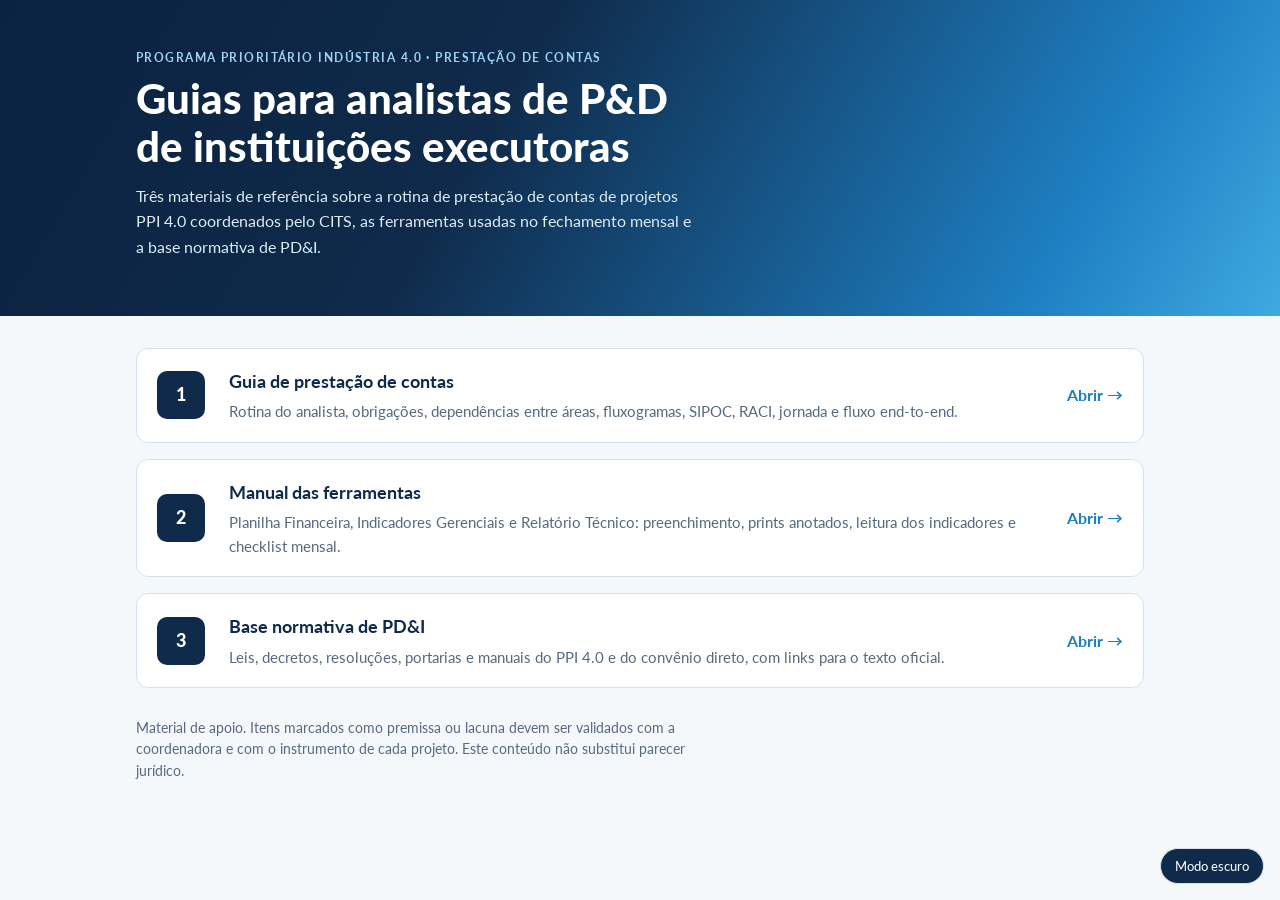
==== index.html @ 80b9bfa9 "Adiciona guias de prestação de contas PPI 4.0 Guia de prestação de contas, manual das ferramentas e " ====
<!doctype html>
<html lang="pt-BR">
<head>
<meta charset="utf-8">
<meta name="viewport" content="width=device-width, initial-scale=1">
<title>Guias de Prestação de Contas PPI 4.0</title>
<link rel="stylesheet" href="https://fonts.googleapis.com/css2?family=Lato:wght@400;700;900&display=swap">
<style>
:root{--bg:#F5F8FB;--surface:#FFFFFF;--line:#D6E1EC;--ink:#13263C;--muted:#56697F;--accent:#1E7FC2;--accent-ink:#0F2A4A;color-scheme:light}
@media (prefers-color-scheme: dark){:root:not([data-theme="light"]){--bg:#0B1724;--surface:#112234;--line:#24405C;--ink:#E4ECF4;--muted:#9DB0C4;--accent:#5DB2EA;--accent-ink:#CFE6F8;color-scheme:dark}}
:root[data-theme="dark"]{--bg:#0B1724;--surface:#112234;--line:#24405C;--ink:#E4ECF4;--muted:#9DB0C4;--accent:#5DB2EA;--accent-ink:#CFE6F8;color-scheme:dark}
*{box-sizing:border-box}
body{margin:0;background:var(--bg);color:var(--ink);font-family:"Lato","Calibri","Segoe UI",Arial,sans-serif;line-height:1.6}
.band{background:linear-gradient(120deg,#0B2240 0%,#0F2A4A 38%,#1E7FC2 82%,#3FA9E0 100%);color:#fff}
.wrap{max-width:1040px;margin:0 auto;padding-left:max(16px,env(safe-area-inset-left,0px));padding-right:max(16px,env(safe-area-inset-right,0px))}
.band .wrap{padding-block:48px 56px}
.eyebrow{font-size:.75rem;letter-spacing:.12em;text-transform:uppercase;font-weight:700;color:#9FD3F5}
h1{font-size:clamp(1.8rem,4vw,2.6rem);font-weight:900;line-height:1.15;margin:8px 0 12px;text-wrap:balance}
.band p{color:#DCEBF7;max-width:62ch;margin:0}
main.wrap{padding-block:32px 72px;display:grid;gap:16px}
.card{display:grid;grid-template-columns:56px minmax(0,1fr) auto;gap:16px;align-items:center;background:var(--surface);border:1px solid var(--line);border-radius:12px;padding:18px 20px;text-decoration:none;color:inherit}
.card:hover,.card:focus-visible{border-color:var(--accent);outline:none;box-shadow:0 0 0 3px color-mix(in srgb,var(--accent) 25%,transparent)}
.n{width:48px;height:48px;border-radius:10px;background:var(--accent-ink);color:var(--surface);display:grid;place-items:center;font-weight:900;font-size:1.1rem}
.card h2{margin:0;font-size:1.15rem;color:var(--accent-ink)}
.card p{margin:4px 0 0;color:var(--muted);font-size:.92rem}
.go{font-weight:700;color:var(--accent);white-space:nowrap}
.note{color:var(--muted);font-size:.85rem;max-width:72ch}
.theme-btn{position:fixed;right:calc(16px + env(safe-area-inset-right,0px));bottom:calc(16px + env(safe-area-inset-bottom,0px));font:700 .84rem inherit;font-family:inherit;background:var(--accent-ink);color:var(--surface);border:1px solid var(--line);border-radius:999px;padding:9px 14px;cursor:pointer}
@media (max-width:640px){.card{grid-template-columns:48px minmax(0,1fr)}.go{grid-column:2}}
</style>
</head>
<body>
<header class="band"><div class="wrap">
<div class="eyebrow">Programa Prioritário Indústria 4.0 · Prestação de contas</div>
<h1>Guias para analistas de P&amp;D de instituições executoras</h1>
<p>Três materiais de referência sobre a rotina de prestação de contas de projetos PPI 4.0 coordenados pelo CITS, as ferramentas usadas no fechamento mensal e a base normativa de PD&amp;I.</p>
</div></header>
<main class="wrap">
<a class="card" href="guias/guia-prestacao-de-contas.html"><span class="n">1</span><div><h2>Guia de prestação de contas</h2><p>Rotina do analista, obrigações, dependências entre áreas, fluxogramas, SIPOC, RACI, jornada e fluxo end-to-end.</p></div><span class="go">Abrir →</span></a>
<a class="card" href="guias/manual-das-ferramentas.html"><span class="n">2</span><div><h2>Manual das ferramentas</h2><p>Planilha Financeira, Indicadores Gerenciais e Relatório Técnico: preenchimento, prints anotados, leitura dos indicadores e checklist mensal.</p></div><span class="go">Abrir →</span></a>
<a class="card" href="guias/base-normativa-pdi.html"><span class="n">3</span><div><h2>Base normativa de PD&amp;I</h2><p>Leis, decretos, resoluções, portarias e manuais do PPI 4.0 e do convênio direto, com links para o texto oficial.</p></div><span class="go">Abrir →</span></a>
<p class="note">Material de apoio. Itens marcados como premissa ou lacuna devem ser validados com a coordenadora e com o instrumento de cada projeto. Este conteúdo não substitui parecer jurídico.</p>
</main>
<button type="button" class="theme-btn" id="tb">Modo escuro</button>
<script>
(function(){var K='ppi40-guia-tema',r=document.documentElement,b=document.getElementById('tb'),mq=window.matchMedia&&matchMedia('(prefers-color-scheme: dark)');
function cur(){return r.getAttribute('data-theme')||(mq&&mq.matches?'dark':'light');}
function paint(){b.textContent=cur()==='dark'?'Modo claro':'Modo escuro';}
try{var s=localStorage.getItem(K);if(s)r.setAttribute('data-theme',s);}catch(e){}
b.onclick=function(){var n=cur()==='dark'?'light':'dark';r.setAttribute('data-theme',n);try{localStorage.setItem(K,n);}catch(e){}paint();};paint();})();
</script>
</body>
</html>
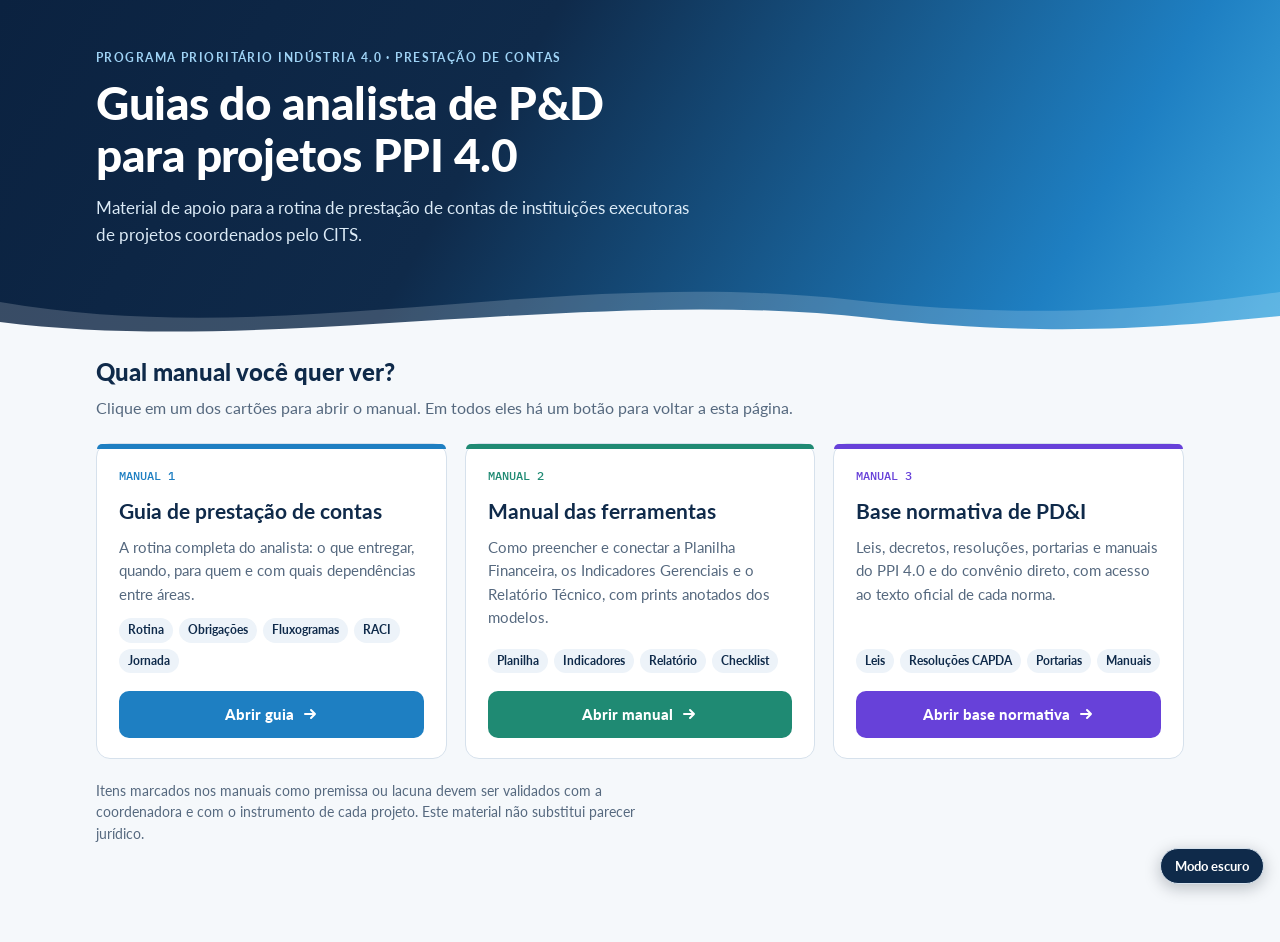
==== commit 332158b3: "Adiciona página inicial de escolha e botão de retorno nos manuais A página inicial passa a ter três " ====
--- a/index.html
+++ b/index.html
@@ -2,52 +2,98 @@
 <html lang="pt-BR">
 <head>
 <meta charset="utf-8">
-<meta name="viewport" content="width=device-width, initial-scale=1">
+<meta name="viewport" content="width=device-width, initial-scale=1, viewport-fit=cover">
 <title>Guias de Prestação de Contas PPI 4.0</title>
-<link rel="stylesheet" href="https://fonts.googleapis.com/css2?family=Lato:wght@400;700;900&display=swap">
+<link rel="preconnect" href="https://fonts.googleapis.com">
+<link rel="preconnect" href="https://fonts.gstatic.com" crossorigin>
+<link rel="stylesheet" href="https://fonts.googleapis.com/css2?family=Lato:wght@400;700;900&family=IBM+Plex+Mono:wght@500&display=swap">
 <style>
-:root{--bg:#F5F8FB;--surface:#FFFFFF;--line:#D6E1EC;--ink:#13263C;--muted:#56697F;--accent:#1E7FC2;--accent-ink:#0F2A4A;color-scheme:light}
-@media (prefers-color-scheme: dark){:root:not([data-theme="light"]){--bg:#0B1724;--surface:#112234;--line:#24405C;--ink:#E4ECF4;--muted:#9DB0C4;--accent:#5DB2EA;--accent-ink:#CFE6F8;color-scheme:dark}}
-:root[data-theme="dark"]{--bg:#0B1724;--surface:#112234;--line:#24405C;--ink:#E4ECF4;--muted:#9DB0C4;--accent:#5DB2EA;--accent-ink:#CFE6F8;color-scheme:dark}
+/* Página inicial: faixa institucional + três cartões de escolha */
+:root{--bg:#F5F8FB;--surface:#FFFFFF;--surface-2:#EDF3F9;--line:#D6E1EC;--ink:#13263C;--muted:#56697F;--accent:#1E7FC2;--accent-ink:#0F2A4A;--f-body:"Lato","Calibri","Segoe UI",Arial,sans-serif;--f-mono:"IBM Plex Mono",ui-monospace,Consolas,monospace;color-scheme:light}
+@media (prefers-color-scheme: dark){:root:not([data-theme="light"]){--bg:#0B1724;--surface:#112234;--surface-2:#172C42;--line:#24405C;--ink:#E4ECF4;--muted:#9DB0C4;--accent:#5DB2EA;--accent-ink:#CFE6F8;color-scheme:dark}}
+:root[data-theme="dark"]{--bg:#0B1724;--surface:#112234;--surface-2:#172C42;--line:#24405C;--ink:#E4ECF4;--muted:#9DB0C4;--accent:#5DB2EA;--accent-ink:#CFE6F8;color-scheme:dark}
 *{box-sizing:border-box}
-body{margin:0;background:var(--bg);color:var(--ink);font-family:"Lato","Calibri","Segoe UI",Arial,sans-serif;line-height:1.6}
-.band{background:linear-gradient(120deg,#0B2240 0%,#0F2A4A 38%,#1E7FC2 82%,#3FA9E0 100%);color:#fff}
-.wrap{max-width:1040px;margin:0 auto;padding-left:max(16px,env(safe-area-inset-left,0px));padding-right:max(16px,env(safe-area-inset-right,0px))}
-.band .wrap{padding-block:48px 56px}
+html,body{min-height:100%}
+body{margin:0;background:var(--bg);color:var(--ink);font-family:var(--f-body);line-height:1.6}
+.wrap{max-width:1120px;margin:0 auto;padding-left:max(16px,env(safe-area-inset-left,0px));padding-right:max(16px,env(safe-area-inset-right,0px))}
+.band{position:relative;background:linear-gradient(120deg,#0B2240 0%,#0F2A4A 38%,#1E7FC2 82%,#3FA9E0 100%);color:#fff;overflow:hidden}
+.band .wrap{padding-block:calc(env(safe-area-inset-top,0px) + 48px) 96px;position:relative;z-index:1}
+.band svg.wave{position:absolute;left:0;right:0;bottom:-1px;width:100%;height:80px;display:block}
 .eyebrow{font-size:.75rem;letter-spacing:.12em;text-transform:uppercase;font-weight:700;color:#9FD3F5}
-h1{font-size:clamp(1.8rem,4vw,2.6rem);font-weight:900;line-height:1.15;margin:8px 0 12px;text-wrap:balance}
-.band p{color:#DCEBF7;max-width:62ch;margin:0}
-main.wrap{padding-block:32px 72px;display:grid;gap:16px}
-.card{display:grid;grid-template-columns:56px minmax(0,1fr) auto;gap:16px;align-items:center;background:var(--surface);border:1px solid var(--line);border-radius:12px;padding:18px 20px;text-decoration:none;color:inherit}
-.card:hover,.card:focus-visible{border-color:var(--accent);outline:none;box-shadow:0 0 0 3px color-mix(in srgb,var(--accent) 25%,transparent)}
-.n{width:48px;height:48px;border-radius:10px;background:var(--accent-ink);color:var(--surface);display:grid;place-items:center;font-weight:900;font-size:1.1rem}
-.card h2{margin:0;font-size:1.15rem;color:var(--accent-ink)}
-.card p{margin:4px 0 0;color:var(--muted);font-size:.92rem}
-.go{font-weight:700;color:var(--accent);white-space:nowrap}
-.note{color:var(--muted);font-size:.85rem;max-width:72ch}
-.theme-btn{position:fixed;right:calc(16px + env(safe-area-inset-right,0px));bottom:calc(16px + env(safe-area-inset-bottom,0px));font:700 .84rem inherit;font-family:inherit;background:var(--accent-ink);color:var(--surface);border:1px solid var(--line);border-radius:999px;padding:9px 14px;cursor:pointer}
-@media (max-width:640px){.card{grid-template-columns:48px minmax(0,1fr)}.go{grid-column:2}}
+h1{font-size:clamp(1.9rem,4.4vw,2.9rem);font-weight:900;line-height:1.12;margin:10px 0 14px;letter-spacing:-.01em;text-wrap:balance;max-width:22ch}
+.band p{color:#DCEBF7;max-width:60ch;margin:0;font-size:1.05rem}
+main.wrap{padding-block:8px 96px;display:flex;flex-direction:column;gap:22px}
+.ask{display:flex;flex-direction:column;gap:4px}
+.ask h2{margin:0;font-size:1.5rem;font-weight:900;color:var(--accent-ink);text-wrap:balance}
+.ask p{margin:0;color:var(--muted)}
+.choices{display:grid;grid-template-columns:repeat(3,minmax(0,1fr));gap:18px}
+.choice{position:relative;display:flex;flex-direction:column;gap:12px;background:var(--surface);border:1px solid var(--line);border-radius:14px;padding:22px 22px 20px;text-decoration:none;color:inherit;transition:transform .15s ease,border-color .15s ease,box-shadow .15s ease;min-width:0}
+.choice::before{content:"";position:absolute;inset:0 0 auto 0;height:5px;border-radius:14px 14px 0 0;background:var(--tone)}
+.choice:hover,.choice:focus-visible{transform:translateY(-3px);border-color:var(--tone);box-shadow:0 10px 28px rgba(6,16,28,.14);outline:none}
+.num{font-family:var(--f-mono);font-size:.78rem;font-weight:500;color:var(--tone)}
+.choice h3{margin:0;font-size:1.3rem;line-height:1.25;color:var(--accent-ink)}
+.choice p{margin:0;color:var(--muted);font-size:.92rem;flex:1}
+.choice ul{margin:0;padding:0;list-style:none;display:flex;flex-wrap:wrap;gap:6px}
+.choice li{font-size:.72rem;font-weight:700;background:var(--surface-2);color:var(--accent-ink);border-radius:999px;padding:3px 9px}
+.go{display:inline-flex;align-items:center;justify-content:center;gap:8px;margin-top:6px;background:var(--tone);color:#fff;border-radius:10px;padding:11px 14px;font-weight:900;font-size:.95rem}
+.go svg{width:16px;height:16px}
+.c1{--tone:#1E7FC2}.c2{--tone:#1F8A73}.c3{--tone:#6741D9}
+@media (prefers-color-scheme: dark){:root:not([data-theme="light"]) .c1{--tone:#3A93D4}:root:not([data-theme="light"]) .c2{--tone:#2E9C83}:root:not([data-theme="light"]) .c3{--tone:#7F5BEA}}
+:root[data-theme="dark"] .c1{--tone:#3A93D4}:root[data-theme="dark"] .c2{--tone:#2E9C83}:root[data-theme="dark"] .c3{--tone:#7F5BEA}
+.note{color:var(--muted);font-size:.85rem;max-width:72ch;margin:0}
+.theme-btn{position:fixed;z-index:40;right:calc(16px + env(safe-area-inset-right,0px));bottom:calc(16px + env(safe-area-inset-bottom,0px));display:inline-flex;align-items:center;gap:8px;font:700 .84rem var(--f-body);background:var(--accent-ink);color:var(--surface);border:1px solid var(--line);border-radius:999px;padding:9px 14px;cursor:pointer;box-shadow:0 4px 16px rgba(6,16,28,.25)}
+.theme-btn:focus-visible{outline:3px solid var(--accent);outline-offset:2px}
+@media (max-width:900px){.choices{grid-template-columns:minmax(0,1fr)}}
+@media (prefers-reduced-motion: reduce){.choice{transition:none}.choice:hover{transform:none}}
 </style>
 </head>
 <body>
-<header class="band"><div class="wrap">
-<div class="eyebrow">Programa Prioritário Indústria 4.0 · Prestação de contas</div>
-<h1>Guias para analistas de P&amp;D de instituições executoras</h1>
-<p>Três materiais de referência sobre a rotina de prestação de contas de projetos PPI 4.0 coordenados pelo CITS, as ferramentas usadas no fechamento mensal e a base normativa de PD&amp;I.</p>
-</div></header>
+<header class="band">
+  <div class="wrap">
+    <div class="eyebrow">Programa Prioritário Indústria 4.0 · Prestação de contas</div>
+    <h1>Guias do analista de P&amp;D para projetos PPI 4.0</h1>
+    <p>Material de apoio para a rotina de prestação de contas de instituições executoras de projetos coordenados pelo CITS.</p>
+  </div>
+  <svg class="wave" viewBox="0 0 1440 80" preserveAspectRatio="none" aria-hidden="true"><path d="M0,36 C320,85 620,0 960,34 C1180,56 1320,40 1440,26 L1440,80 L0,80 Z" fill="rgba(255,255,255,.18)"/><path d="M0,56 C300,90 660,20 980,52 C1200,74 1340,58 1440,50 L1440,80 L0,80 Z" style="fill:var(--bg)"/></svg>
+</header>
 <main class="wrap">
-<a class="card" href="guias/guia-prestacao-de-contas.html"><span class="n">1</span><div><h2>Guia de prestação de contas</h2><p>Rotina do analista, obrigações, dependências entre áreas, fluxogramas, SIPOC, RACI, jornada e fluxo end-to-end.</p></div><span class="go">Abrir →</span></a>
-<a class="card" href="guias/manual-das-ferramentas.html"><span class="n">2</span><div><h2>Manual das ferramentas</h2><p>Planilha Financeira, Indicadores Gerenciais e Relatório Técnico: preenchimento, prints anotados, leitura dos indicadores e checklist mensal.</p></div><span class="go">Abrir →</span></a>
-<a class="card" href="guias/base-normativa-pdi.html"><span class="n">3</span><div><h2>Base normativa de PD&amp;I</h2><p>Leis, decretos, resoluções, portarias e manuais do PPI 4.0 e do convênio direto, com links para o texto oficial.</p></div><span class="go">Abrir →</span></a>
-<p class="note">Material de apoio. Itens marcados como premissa ou lacuna devem ser validados com a coordenadora e com o instrumento de cada projeto. Este conteúdo não substitui parecer jurídico.</p>
+  <div class="ask">
+    <h2>Qual manual você quer ver?</h2>
+    <p>Clique em um dos cartões para abrir o manual. Em todos eles há um botão para voltar a esta página.</p>
+  </div>
+  <nav class="choices" aria-label="Escolha do manual">
+    <a class="choice c1" href="guias/guia-prestacao-de-contas.html">
+      <span class="num">MANUAL 1</span>
+      <h3>Guia de prestação de contas</h3>
+      <p>A rotina completa do analista: o que entregar, quando, para quem e com quais dependências entre áreas.</p>
+      <ul><li>Rotina</li><li>Obrigações</li><li>Fluxogramas</li><li>RACI</li><li>Jornada</li></ul>
+      <span class="go">Abrir guia <svg viewBox="0 0 16 16" aria-hidden="true"><path d="M3 8h10M9 4l4 4-4 4" fill="none" stroke="currentColor" stroke-width="2" stroke-linecap="round" stroke-linejoin="round"/></svg></span>
+    </a>
+    <a class="choice c2" href="guias/manual-das-ferramentas.html">
+      <span class="num">MANUAL 2</span>
+      <h3>Manual das ferramentas</h3>
+      <p>Como preencher e conectar a Planilha Financeira, os Indicadores Gerenciais e o Relatório Técnico, com prints anotados dos modelos.</p>
+      <ul><li>Planilha</li><li>Indicadores</li><li>Relatório</li><li>Checklist</li></ul>
+      <span class="go">Abrir manual <svg viewBox="0 0 16 16" aria-hidden="true"><path d="M3 8h10M9 4l4 4-4 4" fill="none" stroke="currentColor" stroke-width="2" stroke-linecap="round" stroke-linejoin="round"/></svg></span>
+    </a>
+    <a class="choice c3" href="guias/base-normativa-pdi.html">
+      <span class="num">MANUAL 3</span>
+      <h3>Base normativa de PD&amp;I</h3>
+      <p>Leis, decretos, resoluções, portarias e manuais do PPI 4.0 e do convênio direto, com acesso ao texto oficial de cada norma.</p>
+      <ul><li>Leis</li><li>Resoluções CAPDA</li><li>Portarias</li><li>Manuais</li></ul>
+      <span class="go">Abrir base normativa <svg viewBox="0 0 16 16" aria-hidden="true"><path d="M3 8h10M9 4l4 4-4 4" fill="none" stroke="currentColor" stroke-width="2" stroke-linecap="round" stroke-linejoin="round"/></svg></span>
+    </a>
+  </nav>
+  <p class="note">Itens marcados nos manuais como premissa ou lacuna devem ser validados com a coordenadora e com o instrumento de cada projeto. Este material não substitui parecer jurídico.</p>
 </main>
-<button type="button" class="theme-btn" id="tb">Modo escuro</button>
+<button type="button" class="theme-btn" id="tb" aria-label="Alternar entre modo claro e escuro">Modo escuro</button>
 <script>
 (function(){var K='ppi40-guia-tema',r=document.documentElement,b=document.getElementById('tb'),mq=window.matchMedia&&matchMedia('(prefers-color-scheme: dark)');
 function cur(){return r.getAttribute('data-theme')||(mq&&mq.matches?'dark':'light');}
 function paint(){b.textContent=cur()==='dark'?'Modo claro':'Modo escuro';}
-try{var s=localStorage.getItem(K);if(s)r.setAttribute('data-theme',s);}catch(e){}
-b.onclick=function(){var n=cur()==='dark'?'light':'dark';r.setAttribute('data-theme',n);try{localStorage.setItem(K,n);}catch(e){}paint();};paint();})();
+try{var s=localStorage.getItem(K);if(s==='dark'||s==='light')r.setAttribute('data-theme',s);}catch(e){}
+b.addEventListener('click',function(){var n=cur()==='dark'?'light':'dark';r.setAttribute('data-theme',n);try{localStorage.setItem(K,n);}catch(e){}paint();});
+if(mq&&mq.addEventListener)mq.addEventListener('change',paint);paint();})();
 </script>
 </body>
 </html>
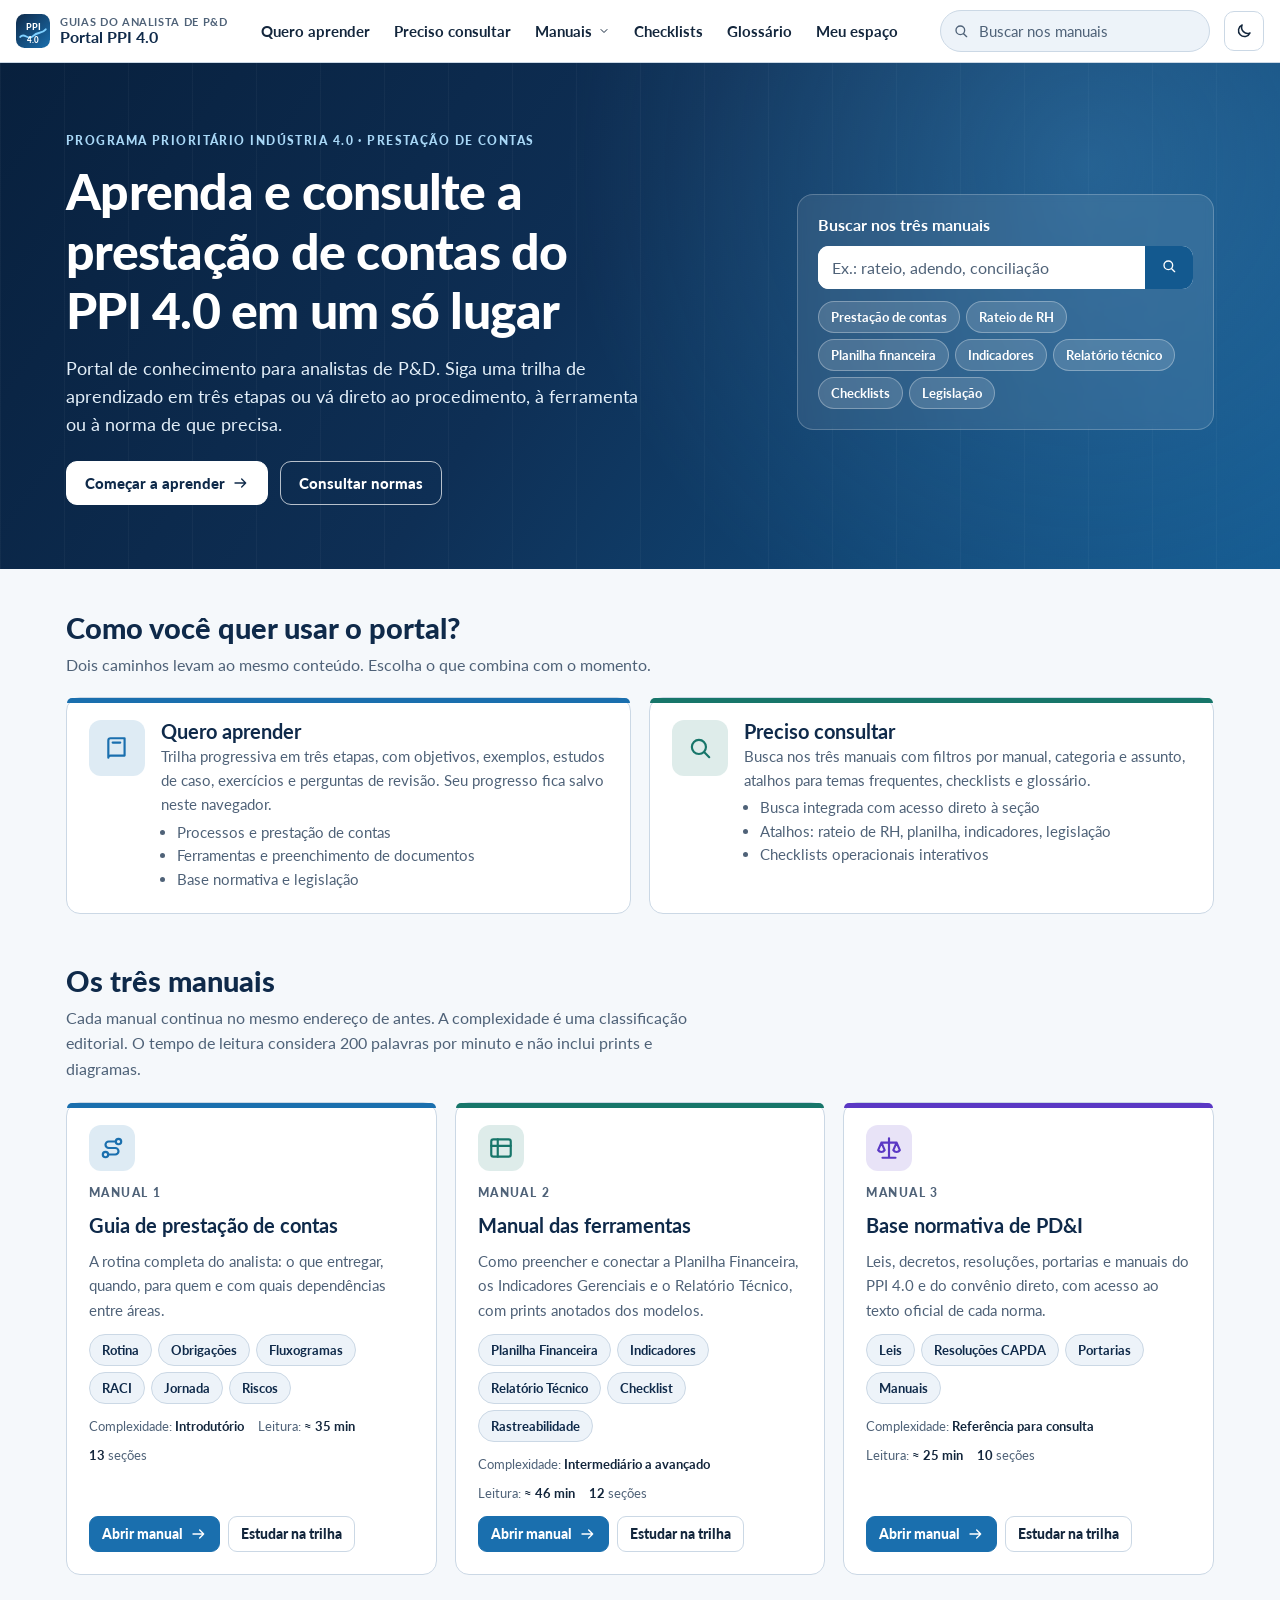
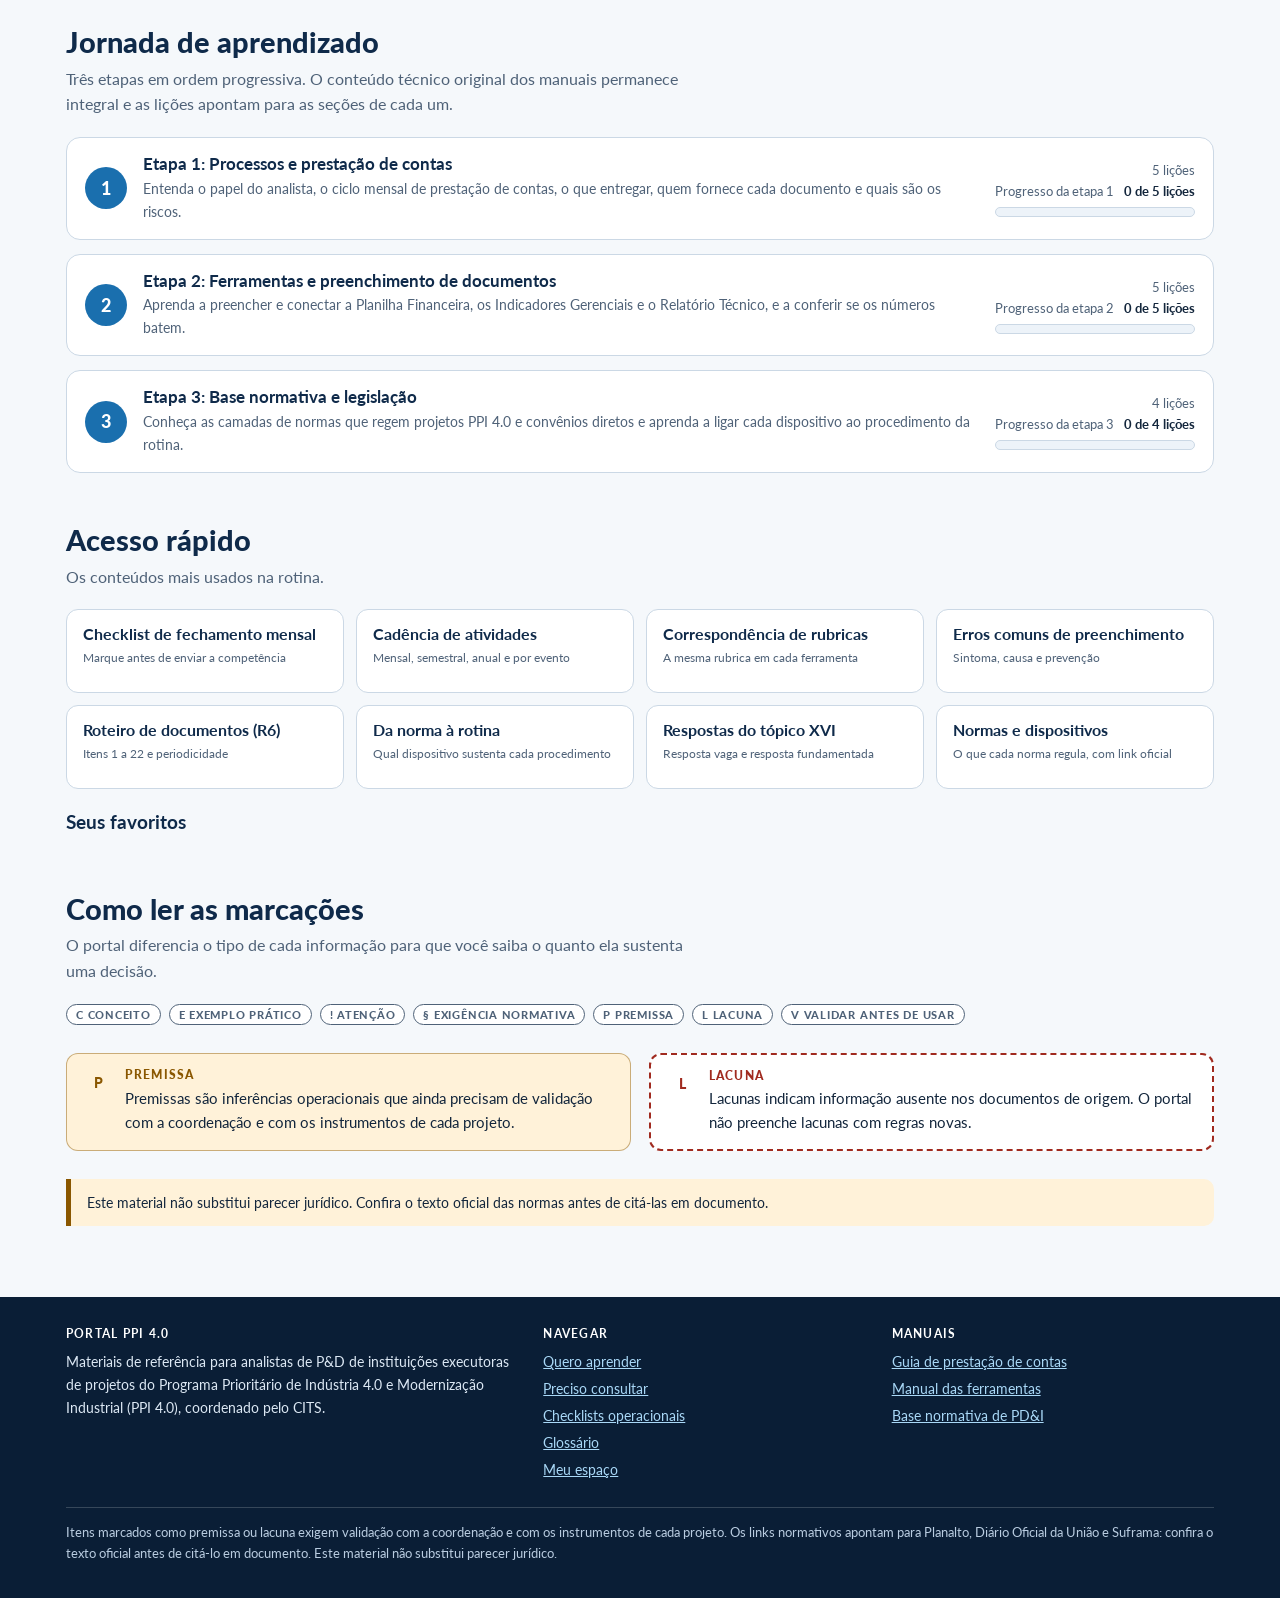
==== commit 53e8b0af: "Consolida portal PPI 4.0 e integra recursos dos três manuais Integra as entregas especializadas com " ====
--- a/index.html
+++ b/index.html
@@ -3,97 +3,71 @@
 <head>
 <meta charset="utf-8">
 <meta name="viewport" content="width=device-width, initial-scale=1, viewport-fit=cover">
-<title>Guias de Prestação de Contas PPI 4.0</title>
-<link rel="preconnect" href="https://fonts.googleapis.com">
-<link rel="preconnect" href="https://fonts.gstatic.com" crossorigin>
-<link rel="stylesheet" href="https://fonts.googleapis.com/css2?family=Lato:wght@400;700;900&family=IBM+Plex+Mono:wght@500&display=swap">
-<style>
-/* Página inicial: faixa institucional + três cartões de escolha */
-:root{--bg:#F5F8FB;--surface:#FFFFFF;--surface-2:#EDF3F9;--line:#D6E1EC;--ink:#13263C;--muted:#56697F;--accent:#1E7FC2;--accent-ink:#0F2A4A;--f-body:"Lato","Calibri","Segoe UI",Arial,sans-serif;--f-mono:"IBM Plex Mono",ui-monospace,Consolas,monospace;color-scheme:light}
-@media (prefers-color-scheme: dark){:root:not([data-theme="light"]){--bg:#0B1724;--surface:#112234;--surface-2:#172C42;--line:#24405C;--ink:#E4ECF4;--muted:#9DB0C4;--accent:#5DB2EA;--accent-ink:#CFE6F8;color-scheme:dark}}
-:root[data-theme="dark"]{--bg:#0B1724;--surface:#112234;--surface-2:#172C42;--line:#24405C;--ink:#E4ECF4;--muted:#9DB0C4;--accent:#5DB2EA;--accent-ink:#CFE6F8;color-scheme:dark}
-*{box-sizing:border-box}
-html,body{min-height:100%}
-body{margin:0;background:var(--bg);color:var(--ink);font-family:var(--f-body);line-height:1.6}
-.wrap{max-width:1120px;margin:0 auto;padding-left:max(16px,env(safe-area-inset-left,0px));padding-right:max(16px,env(safe-area-inset-right,0px))}
-.band{position:relative;background:linear-gradient(120deg,#0B2240 0%,#0F2A4A 38%,#1E7FC2 82%,#3FA9E0 100%);color:#fff;overflow:hidden}
-.band .wrap{padding-block:calc(env(safe-area-inset-top,0px) + 48px) 96px;position:relative;z-index:1}
-.band svg.wave{position:absolute;left:0;right:0;bottom:-1px;width:100%;height:80px;display:block}
-.eyebrow{font-size:.75rem;letter-spacing:.12em;text-transform:uppercase;font-weight:700;color:#9FD3F5}
-h1{font-size:clamp(1.9rem,4.4vw,2.9rem);font-weight:900;line-height:1.12;margin:10px 0 14px;letter-spacing:-.01em;text-wrap:balance;max-width:22ch}
-.band p{color:#DCEBF7;max-width:60ch;margin:0;font-size:1.05rem}
-main.wrap{padding-block:8px 96px;display:flex;flex-direction:column;gap:22px}
-.ask{display:flex;flex-direction:column;gap:4px}
-.ask h2{margin:0;font-size:1.5rem;font-weight:900;color:var(--accent-ink);text-wrap:balance}
-.ask p{margin:0;color:var(--muted)}
-.choices{display:grid;grid-template-columns:repeat(3,minmax(0,1fr));gap:18px}
-.choice{position:relative;display:flex;flex-direction:column;gap:12px;background:var(--surface);border:1px solid var(--line);border-radius:14px;padding:22px 22px 20px;text-decoration:none;color:inherit;transition:transform .15s ease,border-color .15s ease,box-shadow .15s ease;min-width:0}
-.choice::before{content:"";position:absolute;inset:0 0 auto 0;height:5px;border-radius:14px 14px 0 0;background:var(--tone)}
-.choice:hover,.choice:focus-visible{transform:translateY(-3px);border-color:var(--tone);box-shadow:0 10px 28px rgba(6,16,28,.14);outline:none}
-.num{font-family:var(--f-mono);font-size:.78rem;font-weight:500;color:var(--tone)}
-.choice h3{margin:0;font-size:1.3rem;line-height:1.25;color:var(--accent-ink)}
-.choice p{margin:0;color:var(--muted);font-size:.92rem;flex:1}
-.choice ul{margin:0;padding:0;list-style:none;display:flex;flex-wrap:wrap;gap:6px}
-.choice li{font-size:.72rem;font-weight:700;background:var(--surface-2);color:var(--accent-ink);border-radius:999px;padding:3px 9px}
-.go{display:inline-flex;align-items:center;justify-content:center;gap:8px;margin-top:6px;background:var(--tone);color:#fff;border-radius:10px;padding:11px 14px;font-weight:900;font-size:.95rem}
-.go svg{width:16px;height:16px}
-.c1{--tone:#1E7FC2}.c2{--tone:#1F8A73}.c3{--tone:#6741D9}
-@media (prefers-color-scheme: dark){:root:not([data-theme="light"]) .c1{--tone:#3A93D4}:root:not([data-theme="light"]) .c2{--tone:#2E9C83}:root:not([data-theme="light"]) .c3{--tone:#7F5BEA}}
-:root[data-theme="dark"] .c1{--tone:#3A93D4}:root[data-theme="dark"] .c2{--tone:#2E9C83}:root[data-theme="dark"] .c3{--tone:#7F5BEA}
-.note{color:var(--muted);font-size:.85rem;max-width:72ch;margin:0}
-.theme-btn{position:fixed;z-index:40;right:calc(16px + env(safe-area-inset-right,0px));bottom:calc(16px + env(safe-area-inset-bottom,0px));display:inline-flex;align-items:center;gap:8px;font:700 .84rem var(--f-body);background:var(--accent-ink);color:var(--surface);border:1px solid var(--line);border-radius:999px;padding:9px 14px;cursor:pointer;box-shadow:0 4px 16px rgba(6,16,28,.25)}
-.theme-btn:focus-visible{outline:3px solid var(--accent);outline-offset:2px}
-@media (max-width:900px){.choices{grid-template-columns:minmax(0,1fr)}}
-@media (prefers-reduced-motion: reduce){.choice{transition:none}.choice:hover{transform:none}}
-</style>
+<title>Portal PPI 4.0: guias de prestação de contas</title>
+<meta name="description" content="Portal de aprendizado e consulta para analistas de P&amp;D: trilhas, busca nos três manuais, checklists e base normativa do PPI 4.0.">
+<meta name="theme-color" content="#0F2A4A">
+<script>(function(){var d=document.documentElement;d.classList.add('js');try{var s=localStorage.getItem('ppi40-guia-tema');if(s==='dark'||s==='light')d.setAttribute('data-theme',s)}catch(e){}})()</script>
+<link rel="preconnect" href="https://fonts.googleapis.com"><link rel="preconnect" href="https://fonts.gstatic.com" crossorigin>
+<link rel="stylesheet" href="https://fonts.googleapis.com/css2?family=Lato:wght@400;700;900&family=IBM+Plex+Mono:wght@400;500&display=swap">
+<link rel="stylesheet" href="assets/portal.css">
 </head>
-<body>
-<header class="band">
-  <div class="wrap">
-    <div class="eyebrow">Programa Prioritário Indústria 4.0 · Prestação de contas</div>
-    <h1>Guias do analista de P&amp;D para projetos PPI 4.0</h1>
-    <p>Material de apoio para a rotina de prestação de contas de instituições executoras de projetos coordenados pelo CITS.</p>
+<body class="portal" data-page="home" data-base="">
+<a class="skip-link" href="#conteudo">Ir para o conteúdo</a><header class="ph"><div class="ph-in"><a class="brand" href="index.html" aria-label="Portal PPI 4.0, página inicial"><svg viewBox="0 0 40 40" aria-hidden="true" focusable="false"><defs><linearGradient id="lg" x1="0" y1="0" x2="1" y2="1"><stop offset="0" stop-color="#0F2A4A"/><stop offset="1" stop-color="#1A6FAE"/></linearGradient></defs><rect width="40" height="40" rx="10" fill="url(#lg)"/><path d="M5 27c5-6 9 5 15-1s10-2 15-8" fill="none" stroke="#7FD0FF" stroke-width="2.2" stroke-linecap="round"/><text x="20" y="19" text-anchor="middle" font-family="Lato,Arial,sans-serif" font-weight="900" font-size="11" fill="#fff">PPI</text><text x="20" y="34" text-anchor="middle" font-family="Lato,Arial,sans-serif" font-weight="900" font-size="9" fill="#fff">4.0</text></svg><span><small>Guias do analista de P&amp;D</small><b>Portal PPI 4.0</b></span></a><nav class="pnav" id="p-nav" aria-label="Navegação principal"><a href="aprender.html" data-nav="aprender">Quero aprender</a><a href="consultar.html" data-nav="consultar">Preciso consultar</a><div class="dd"><button type="button" class="dd-b" aria-expanded="false" aria-controls="p-dd" data-nav="manuais">Manuais <svg viewBox="0 0 24 24" fill="none" stroke="currentColor" stroke-width="2" stroke-linecap="round" stroke-linejoin="round" aria-hidden="true" focusable="false"><path d="m6 9 6 6 6-6"/></svg></button><div class="dd-m" id="p-dd"><a href="guias/guia-prestacao-de-contas.html"><b>Guia de prestação de contas</b><small>Rotina, obrigações e fluxos</small></a><a href="guias/manual-das-ferramentas.html"><b>Manual das ferramentas</b><small>Planilha, indicadores e relatório</small></a><a href="guias/base-normativa-pdi.html"><b>Base normativa de PD&amp;I</b><small>Leis, resoluções e portarias</small></a></div></div><a href="checklists.html" data-nav="checklists">Checklists</a><a href="glossario.html" data-nav="glossario">Glossário</a><a href="meu-espaco.html" data-nav="meu">Meu espaço</a></nav><div class="psearch" id="p-search"><form role="search" action="consultar.html" method="get"><svg viewBox="0 0 24 24" fill="none" stroke="currentColor" stroke-width="2" stroke-linecap="round" stroke-linejoin="round" aria-hidden="true" focusable="false"><circle cx="11" cy="11" r="6.5"/><path d="m16 16 4.5 4.5"/></svg><label class="sr-only" for="p-q">Buscar nos três manuais</label><input id="p-q" name="q" type="search" placeholder="Buscar nos manuais" autocomplete="off" role="combobox" aria-autocomplete="list" aria-expanded="false" aria-controls="p-sug"></form><div class="sug" id="p-sug" role="listbox" aria-label="Sugestões de busca"></div></div><button type="button" class="ibtn" id="p-search-btn" aria-expanded="false" aria-controls="p-search" aria-label="Abrir busca"><svg viewBox="0 0 24 24" fill="none" stroke="currentColor" stroke-width="2" stroke-linecap="round" stroke-linejoin="round" aria-hidden="true" focusable="false"><circle cx="11" cy="11" r="6.5"/><path d="m16 16 4.5 4.5"/></svg></button><button type="button" class="ibtn" id="p-theme" aria-label="Alternar entre modo claro e escuro"><svg viewBox="0 0 24 24" fill="none" stroke="currentColor" stroke-width="2" stroke-linecap="round" stroke-linejoin="round" aria-hidden="true" focusable="false" class="ic-moon"><path d="M20 14.5A8 8 0 0 1 9.5 4a8 8 0 1 0 10.5 10.5z"/></svg><svg viewBox="0 0 24 24" fill="none" stroke="currentColor" stroke-width="2" stroke-linecap="round" stroke-linejoin="round" aria-hidden="true" focusable="false" class="ic-sun"><circle cx="12" cy="12" r="4"/><path d="M12 2v2M12 20v2M4.9 4.9l1.4 1.4M17.7 17.7l1.4 1.4M2 12h2M20 12h2M4.9 19.1l1.4-1.4M17.7 6.3l1.4-1.4"/></svg></button><button type="button" class="ibtn" id="p-menu-btn" aria-expanded="false" aria-controls="p-nav" aria-label="Abrir menu"><svg viewBox="0 0 24 24" fill="none" stroke="currentColor" stroke-width="2" stroke-linecap="round" stroke-linejoin="round" aria-hidden="true" focusable="false"><path d="M3 6h18M3 12h18M3 18h18"/></svg></button></div></header>
+
+<main id="conteudo" tabindex="-1">
+
+<section class="hero-p"><div class="wrap">
+  <div>
+    <p class="eyebrow">Programa Prioritário Indústria 4.0 · Prestação de contas</p>
+    <h1>Aprenda e consulte a prestação de contas do PPI 4.0 em um só lugar</h1>
+    <p class="lead">Portal de conhecimento para analistas de P&amp;D. Siga uma trilha de aprendizado em três etapas ou vá direto ao procedimento, à ferramenta ou à norma de que precisa.</p>
+    <div class="cta"><a class="btn on-dark" href="aprender.html">Começar a aprender <svg viewBox="0 0 24 24" fill="none" stroke="currentColor" stroke-width="2" stroke-linecap="round" stroke-linejoin="round" aria-hidden="true" focusable="false"><path d="M3 12h16M13 6l6 6-6 6"/></svg></a>
+    <a class="btn on-dark outline" href="guias/base-normativa-pdi.html#normas">Consultar normas</a></div>
   </div>
-  <svg class="wave" viewBox="0 0 1440 80" preserveAspectRatio="none" aria-hidden="true"><path d="M0,36 C320,85 620,0 960,34 C1180,56 1320,40 1440,26 L1440,80 L0,80 Z" fill="rgba(255,255,255,.18)"/><path d="M0,56 C300,90 660,20 980,52 C1200,74 1340,58 1440,50 L1440,80 L0,80 Z" style="fill:var(--bg)"/></svg>
-</header>
-<main class="wrap">
-  <div class="ask">
-    <h2>Qual manual você quer ver?</h2>
-    <p>Clique em um dos cartões para abrir o manual. Em todos eles há um botão para voltar a esta página.</p>
+  <div class="hero-side">
+    <h2>Buscar nos três manuais</h2>
+    <form role="search" action="consultar.html" method="get"><label class="sr-only" for="h-q">Buscar nos três manuais</label><input id="h-q" name="q" type="search" placeholder="Ex.: rateio, adendo, conciliação" autocomplete="off"><button type="submit" aria-label="Buscar"><svg viewBox="0 0 24 24" fill="none" stroke="currentColor" stroke-width="2" stroke-linecap="round" stroke-linejoin="round" aria-hidden="true" focusable="false"><circle cx="11" cy="11" r="6.5"/><path d="m16 16 4.5 4.5"/></svg></button></form>
+    <div class="chips" aria-label="Assuntos frequentes"><a class="chip" href="consultar.html?q=prestação de contas">Prestação de contas</a><a class="chip" href="consultar.html?q=rateio">Rateio de RH</a><a class="chip" href="consultar.html?q=planilha financeira">Planilha financeira</a><a class="chip" href="consultar.html?q=indicadores">Indicadores</a><a class="chip" href="consultar.html?q=relatório técnico">Relatório técnico</a><a class="chip" href="consultar.html?q=checklist">Checklists</a><a class="chip" href="consultar.html?q=lei decreto resolução">Legislação</a></div>
+    <a class="cont-card" id="cont-card" href="#"><small>Continuar de onde parei</small><b></b></a>
   </div>
-  <nav class="choices" aria-label="Escolha do manual">
-    <a class="choice c1" href="guias/guia-prestacao-de-contas.html">
-      <span class="num">MANUAL 1</span>
-      <h3>Guia de prestação de contas</h3>
-      <p>A rotina completa do analista: o que entregar, quando, para quem e com quais dependências entre áreas.</p>
-      <ul><li>Rotina</li><li>Obrigações</li><li>Fluxogramas</li><li>RACI</li><li>Jornada</li></ul>
-      <span class="go">Abrir guia <svg viewBox="0 0 16 16" aria-hidden="true"><path d="M3 8h10M9 4l4 4-4 4" fill="none" stroke="currentColor" stroke-width="2" stroke-linecap="round" stroke-linejoin="round"/></svg></span>
-    </a>
-    <a class="choice c2" href="guias/manual-das-ferramentas.html">
-      <span class="num">MANUAL 2</span>
-      <h3>Manual das ferramentas</h3>
-      <p>Como preencher e conectar a Planilha Financeira, os Indicadores Gerenciais e o Relatório Técnico, com prints anotados dos modelos.</p>
-      <ul><li>Planilha</li><li>Indicadores</li><li>Relatório</li><li>Checklist</li></ul>
-      <span class="go">Abrir manual <svg viewBox="0 0 16 16" aria-hidden="true"><path d="M3 8h10M9 4l4 4-4 4" fill="none" stroke="currentColor" stroke-width="2" stroke-linecap="round" stroke-linejoin="round"/></svg></span>
-    </a>
-    <a class="choice c3" href="guias/base-normativa-pdi.html">
-      <span class="num">MANUAL 3</span>
-      <h3>Base normativa de PD&amp;I</h3>
-      <p>Leis, decretos, resoluções, portarias e manuais do PPI 4.0 e do convênio direto, com acesso ao texto oficial de cada norma.</p>
-      <ul><li>Leis</li><li>Resoluções CAPDA</li><li>Portarias</li><li>Manuais</li></ul>
-      <span class="go">Abrir base normativa <svg viewBox="0 0 16 16" aria-hidden="true"><path d="M3 8h10M9 4l4 4-4 4" fill="none" stroke="currentColor" stroke-width="2" stroke-linecap="round" stroke-linejoin="round"/></svg></span>
-    </a>
-  </nav>
-  <p class="note">Itens marcados nos manuais como premissa ou lacuna devem ser validados com a coordenadora e com o instrumento de cada projeto. Este material não substitui parecer jurídico.</p>
+</div></section>
+
+<section class="sec-p"><div class="wrap">
+  <header><h2>Como você quer usar o portal?</h2><p class="sub">Dois caminhos levam ao mesmo conteúdo. Escolha o que combina com o momento.</p></header>
+  <div class="grid g2">
+    <a class="card link tone path c-m1" href="aprender.html"><span class="ico"><svg viewBox="0 0 24 24" fill="none" stroke="currentColor" stroke-width="2" stroke-linecap="round" stroke-linejoin="round" aria-hidden="true" focusable="false"><path d="M4 5a2 2 0 0 1 2-2h13v16H6a2 2 0 0 0-2 2zM4 19V5M8 7h7"/></svg></span><div><h3>Quero aprender</h3><p>Trilha progressiva em três etapas, com objetivos, exemplos, estudos de caso, exercícios e perguntas de revisão. Seu progresso fica salvo neste navegador.</p><ul><li>Processos e prestação de contas</li><li>Ferramentas e preenchimento de documentos</li><li>Base normativa e legislação</li></ul></div></a>
+    <a class="card link tone path c-m2" href="consultar.html"><span class="ico"><svg viewBox="0 0 24 24" fill="none" stroke="currentColor" stroke-width="2" stroke-linecap="round" stroke-linejoin="round" aria-hidden="true" focusable="false"><circle cx="11" cy="11" r="6.5"/><path d="m16 16 4.5 4.5"/></svg></span><div><h3>Preciso consultar</h3><p>Busca nos três manuais com filtros por manual, categoria e assunto, atalhos para temas frequentes, checklists e glossário.</p><ul><li>Busca integrada com acesso direto à seção</li><li>Atalhos: rateio de RH, planilha, indicadores, legislação</li><li>Checklists operacionais interativos</li></ul></div></a>
+  </div>
+</div></section>
+
+<section class="sec-p" id="manuais"><div class="wrap">
+  <header><h2>Os três manuais</h2><p class="sub">Cada manual continua no mesmo endereço de antes. A complexidade é uma classificação editorial. O tempo de leitura considera 200 palavras por minuto e não inclui prints e diagramas.</p></header>
+  <div class="grid g3"><article class="card tone c-m1"><div class="ico"><svg viewBox="0 0 24 24" fill="none" stroke="currentColor" stroke-width="2" stroke-linecap="round" stroke-linejoin="round" aria-hidden="true" focusable="false"><circle cx="6" cy="18" r="2.5"/><circle cx="18" cy="6" r="2.5"/><path d="M8.5 18H15a3 3 0 0 0 0-6H9a3 3 0 0 1 0-6h6.5"/></svg></div><span class="eyebrow muted">Manual 1</span><h3><a href="guias/guia-prestacao-de-contas.html" style="color:inherit;text-decoration:none">Guia de prestação de contas</a></h3><p>A rotina completa do analista: o que entregar, quando, para quem e com quais dependências entre áreas.</p><ul class="chips" style="list-style:none;margin:0;padding:0"><li class=chip>Rotina</li><li class=chip>Obrigações</li><li class=chip>Fluxogramas</li><li class=chip>RACI</li><li class=chip>Jornada</li><li class=chip>Riscos</li></ul><div class="meta"><span>Complexidade: <b>Introdutório</b></span><span>Leitura: <b>≈ 35 min</b></span><span><b>13</b> seções</span></div><div class="foot"><a class="btn primary sm" href="guias/guia-prestacao-de-contas.html">Abrir manual <svg viewBox="0 0 24 24" fill="none" stroke="currentColor" stroke-width="2" stroke-linecap="round" stroke-linejoin="round" aria-hidden="true" focusable="false"><path d="M3 12h16M13 6l6 6-6 6"/></svg></a><a class="btn ghost sm" href="aprender/etapa-1-processos.html">Estudar na trilha</a></div></article><article class="card tone c-m2"><div class="ico"><svg viewBox="0 0 24 24" fill="none" stroke="currentColor" stroke-width="2" stroke-linecap="round" stroke-linejoin="round" aria-hidden="true" focusable="false"><rect x="3" y="4" width="18" height="16" rx="2"/><path d="M3 10h18M9 4v16"/></svg></div><span class="eyebrow muted">Manual 2</span><h3><a href="guias/manual-das-ferramentas.html" style="color:inherit;text-decoration:none">Manual das ferramentas</a></h3><p>Como preencher e conectar a Planilha Financeira, os Indicadores Gerenciais e o Relatório Técnico, com prints anotados dos modelos.</p><ul class="chips" style="list-style:none;margin:0;padding:0"><li class=chip>Planilha Financeira</li><li class=chip>Indicadores</li><li class=chip>Relatório Técnico</li><li class=chip>Checklist</li><li class=chip>Rastreabilidade</li></ul><div class="meta"><span>Complexidade: <b>Intermediário a avançado</b></span><span>Leitura: <b>≈ 46 min</b></span><span><b>12</b> seções</span></div><div class="foot"><a class="btn primary sm" href="guias/manual-das-ferramentas.html">Abrir manual <svg viewBox="0 0 24 24" fill="none" stroke="currentColor" stroke-width="2" stroke-linecap="round" stroke-linejoin="round" aria-hidden="true" focusable="false"><path d="M3 12h16M13 6l6 6-6 6"/></svg></a><a class="btn ghost sm" href="aprender/etapa-2-ferramentas.html">Estudar na trilha</a></div></article><article class="card tone c-m3"><div class="ico"><svg viewBox="0 0 24 24" fill="none" stroke="currentColor" stroke-width="2" stroke-linecap="round" stroke-linejoin="round" aria-hidden="true" focusable="false"><path d="M12 3v18M6 21h12M5 7h14M5 7l-3 7a3.5 3.5 0 0 0 6 0zM19 7l-3 7a3.5 3.5 0 0 0 6 0z"/></svg></div><span class="eyebrow muted">Manual 3</span><h3><a href="guias/base-normativa-pdi.html" style="color:inherit;text-decoration:none">Base normativa de PD&amp;I</a></h3><p>Leis, decretos, resoluções, portarias e manuais do PPI 4.0 e do convênio direto, com acesso ao texto oficial de cada norma.</p><ul class="chips" style="list-style:none;margin:0;padding:0"><li class=chip>Leis</li><li class=chip>Resoluções CAPDA</li><li class=chip>Portarias</li><li class=chip>Manuais</li></ul><div class="meta"><span>Complexidade: <b>Referência para consulta</b></span><span>Leitura: <b>≈ 25 min</b></span><span><b>10</b> seções</span></div><div class="foot"><a class="btn primary sm" href="guias/base-normativa-pdi.html">Abrir manual <svg viewBox="0 0 24 24" fill="none" stroke="currentColor" stroke-width="2" stroke-linecap="round" stroke-linejoin="round" aria-hidden="true" focusable="false"><path d="M3 12h16M13 6l6 6-6 6"/></svg></a><a class="btn ghost sm" href="aprender/etapa-3-normas.html">Estudar na trilha</a></div></article></div>
+</div></section>
+
+<section class="sec-p"><div class="wrap">
+  <header><h2>Jornada de aprendizado</h2><p class="sub">Três etapas em ordem progressiva. O conteúdo técnico original dos manuais permanece integral e as lições apontam para as seções de cada um.</p></header>
+  <div class="steps"><a class="step" href="aprender/etapa-1-processos.html"><span class="n" aria-hidden="true">1</span><div><h3>Etapa 1: Processos e prestação de contas</h3><p>Entenda o papel do analista, o ciclo mensal de prestação de contas, o que entregar, quem fornece cada documento e quais são os riscos.</p></div><div class="side">5 lições<br><div class="prog" data-keys="lesson:e1-l1,lesson:e1-l2,lesson:e1-l3,lesson:e1-l4,lesson:e1-l5" data-unit="lições"><div class="plabel"><span>Progresso da etapa 1</span><b data-prog-text>0 de 5 lições</b></div><div class="pbar" role="progressbar" aria-valuemin="0" aria-valuemax="100" aria-valuenow="0" aria-label="Progresso da etapa 1"><i></i></div></div></div></a><a class="step" href="aprender/etapa-2-ferramentas.html"><span class="n" aria-hidden="true">2</span><div><h3>Etapa 2: Ferramentas e preenchimento de documentos</h3><p>Aprenda a preencher e conectar a Planilha Financeira, os Indicadores Gerenciais e o Relatório Técnico, e a conferir se os números batem.</p></div><div class="side">5 lições<br><div class="prog" data-keys="lesson:e2-l1,lesson:e2-l2,lesson:e2-l3,lesson:e2-l4,lesson:e2-l5" data-unit="lições"><div class="plabel"><span>Progresso da etapa 2</span><b data-prog-text>0 de 5 lições</b></div><div class="pbar" role="progressbar" aria-valuemin="0" aria-valuemax="100" aria-valuenow="0" aria-label="Progresso da etapa 2"><i></i></div></div></div></a><a class="step" href="aprender/etapa-3-normas.html"><span class="n" aria-hidden="true">3</span><div><h3>Etapa 3: Base normativa e legislação</h3><p>Conheça as camadas de normas que regem projetos PPI 4.0 e convênios diretos e aprenda a ligar cada dispositivo ao procedimento da rotina.</p></div><div class="side">4 lições<br><div class="prog" data-keys="lesson:e3-l1,lesson:e3-l2,lesson:e3-l3,lesson:e3-l4" data-unit="lições"><div class="plabel"><span>Progresso da etapa 3</span><b data-prog-text>0 de 4 lições</b></div><div class="pbar" role="progressbar" aria-valuemin="0" aria-valuemax="100" aria-valuenow="0" aria-label="Progresso da etapa 3"><i></i></div></div></div></a></div>
+</div></section>
+
+<section class="sec-p"><div class="wrap">
+  <header><h2>Acesso rápido</h2><p class="sub">Os conteúdos mais usados na rotina.</p></header>
+  <div class="quick"><a href="guias/manual-das-ferramentas.html#checklist"><b>Checklist de fechamento mensal</b><span>Marque antes de enviar a competência</span></a><a href="guias/guia-prestacao-de-contas.html#rotina"><b>Cadência de atividades</b><span>Mensal, semestral, anual e por evento</span></a><a href="guias/manual-das-ferramentas.html#rubricas"><b>Correspondência de rubricas</b><span>A mesma rubrica em cada ferramenta</span></a><a href="guias/manual-das-ferramentas.html#erros"><b>Erros comuns de preenchimento</b><span>Sintoma, causa e prevenção</span></a><a href="guias/guia-prestacao-de-contas.html#anexo-roteiro-de-documentos-por-grupo-fluxo-roteir"><b>Roteiro de documentos (R6)</b><span>Itens 1 a 22 e periodicidade</span></a><a href="guias/base-normativa-pdi.html#rotina"><b>Da norma à rotina</b><span>Qual dispositivo sustenta cada procedimento</span></a><a href="guias/manual-das-ferramentas.html#ig-respondendo-as-tres-perguntas-do-topico-xvi"><b>Respostas do tópico XVI</b><span>Resposta vaga e resposta fundamentada</span></a><a href="guias/base-normativa-pdi.html#normas"><b>Normas e dispositivos</b><span>O que cada norma regula, com link oficial</span></a></div>
+  <div id="fav-home" class="js-only" hidden style="margin-top:22px"><h3 style="margin:0 0 8px;color:var(--accent-ink)">Seus favoritos</h3><ul class="fav-list" id="fav-home-list"></ul></div>
+</div></section>
+
+<section class="sec-p"><div class="wrap">
+  <header><h2>Como ler as marcações</h2><p class="sub">O portal diferencia o tipo de cada informação para que você saiba o quanto ela sustenta uma decisão.</p></header>
+  <div class="legend"><span class="badge pt">C Conceito</span><span class="badge pt">E Exemplo prático</span><span class="badge pt">! Atenção</span><span class="badge pt">§ Exigência normativa</span><span class="badge pt">P Premissa</span><span class="badge pt">L Lacuna</span><span class="badge pt">V Validar antes de usar</span></div>
+  <div class="grid g2" style="margin-top:14px">
+    <aside class="note n-premise"><span class="ni" aria-hidden="true">P</span><span class="nl">Premissa</span><div><p>Premissas são inferências operacionais que ainda precisam de validação com a coordenação e com os instrumentos de cada projeto.</p></div></aside>
+    <aside class="note n-gap"><span class="ni" aria-hidden="true">L</span><span class="nl">Lacuna</span><div><p>Lacunas indicam informação ausente nos documentos de origem. O portal não preenche lacunas com regras novas.</p></div></aside>
+  </div>
+  <p class="disclaimer">Este material não substitui parecer jurídico. Confira o texto oficial das normas antes de citá-las em documento.</p>
+</div></section>
+
 </main>
-<button type="button" class="theme-btn" id="tb" aria-label="Alternar entre modo claro e escuro">Modo escuro</button>
-<script>
-(function(){var K='ppi40-guia-tema',r=document.documentElement,b=document.getElementById('tb'),mq=window.matchMedia&&matchMedia('(prefers-color-scheme: dark)');
-function cur(){return r.getAttribute('data-theme')||(mq&&mq.matches?'dark':'light');}
-function paint(){b.textContent=cur()==='dark'?'Modo claro':'Modo escuro';}
-try{var s=localStorage.getItem(K);if(s==='dark'||s==='light')r.setAttribute('data-theme',s);}catch(e){}
-b.addEventListener('click',function(){var n=cur()==='dark'?'light':'dark';r.setAttribute('data-theme',n);try{localStorage.setItem(K,n);}catch(e){}paint();});
-if(mq&&mq.addEventListener)mq.addEventListener('change',paint);paint();})();
-</script>
+<footer class="pf"><div class="wrap"><div><h2>Portal PPI 4.0</h2><p>Materiais de referência para analistas de P&amp;D de instituições executoras de projetos do Programa Prioritário de Indústria 4.0 e Modernização Industrial (PPI 4.0), coordenado pelo CITS.</p><p class="storage-warn" role="status">O armazenamento local do navegador está indisponível. Progresso, favoritos e preferências valem só enquanto esta página estiver aberta.</p></div><div><h2>Navegar</h2><ul><li><a href="aprender.html">Quero aprender</a></li><li><a href="consultar.html">Preciso consultar</a></li><li><a href="checklists.html">Checklists operacionais</a></li><li><a href="glossario.html">Glossário</a></li><li><a href="meu-espaco.html">Meu espaço</a></li></ul></div><div><h2>Manuais</h2><ul><li><a href="guias/guia-prestacao-de-contas.html">Guia de prestação de contas</a></li><li><a href="guias/manual-das-ferramentas.html">Manual das ferramentas</a></li><li><a href="guias/base-normativa-pdi.html">Base normativa de PD&amp;I</a></li></ul></div><p class="legal">Itens marcados como premissa ou lacuna exigem validação com a coordenação e com os instrumentos de cada projeto. Os links normativos apontam para Planalto, Diário Oficial da União e Suframa: confira o texto oficial antes de citá-lo em documento. Este material não substitui parecer jurídico.</p></div></footer>
+<script src="assets/core.js" defer></script><script src="assets/pages.js" defer></script>
 </body>
 </html>
--- a/assets/portal.css
+++ b/assets/portal.css
@@ -0,0 +1,410 @@
+/* Portal PPI 4.0 · estilos compartilhados (portal e camada sobre os manuais)
+   Tokens usam os mesmos nomes dos manuais para que as duas camadas combinem. */
+:root{
+  --bg:#F5F8FB;--surface:#FFFFFF;--surface-2:#EDF3F9;--line:#CBD8E5;
+  --ink:#13263C;--muted:#4F6278;--accent:#1A6FAE;--accent-ink:#0F2A4A;
+  --ok:#17653F;--ok-bg:#E3F3EA;--warn:#8A5700;--warn-bg:#FFF2D9;--bad:#A02A1F;--bad-bg:#FBE6E3;
+  --info:#0F5F95;--info-bg:#E4F1FA;--norm:#5330B8;--norm-bg:#EEE9FB;
+  --focus:#0B5CAD;--hdr-h:62px;--radius:14px;--shadow:0 6px 24px rgba(11,34,64,.10);
+  --f-body:"Lato","Calibri","Segoe UI",Arial,sans-serif;--f-mono:"IBM Plex Mono",ui-monospace,Consolas,monospace;
+  --m1:#1A6FAE;--m2:#17766A;--m3:#5A38C4;
+  color-scheme:light;
+}
+@media (prefers-color-scheme: dark){:root:not([data-theme="light"]){
+  --bg:#0B1724;--surface:#112234;--surface-2:#172C42;--line:#2B4866;
+  --ink:#E4ECF4;--muted:#A5B7CA;--accent:#5DB2EA;--accent-ink:#CFE6F8;
+  --ok:#6FD1A0;--ok-bg:#12352A;--warn:#F2C26B;--warn-bg:#3A2D12;--bad:#F29A8E;--bad-bg:#3C1C1A;
+  --info:#8CCBFF;--info-bg:#10304A;--norm:#C3B1FF;--norm-bg:#2A2150;
+  --focus:#8CCBFF;--shadow:0 6px 24px rgba(0,0,0,.35);--m1:#5DB2EA;--m2:#4FC3AE;--m3:#B3A0FF;color-scheme:dark}}
+:root[data-theme="dark"]{
+  --bg:#0B1724;--surface:#112234;--surface-2:#172C42;--line:#2B4866;
+  --ink:#E4ECF4;--muted:#A5B7CA;--accent:#5DB2EA;--accent-ink:#CFE6F8;
+  --ok:#6FD1A0;--ok-bg:#12352A;--warn:#F2C26B;--warn-bg:#3A2D12;--bad:#F29A8E;--bad-bg:#3C1C1A;
+  --info:#8CCBFF;--info-bg:#10304A;--norm:#C3B1FF;--norm-bg:#2A2150;
+  --focus:#8CCBFF;--shadow:0 6px 24px rgba(0,0,0,.35);--m1:#5DB2EA;--m2:#4FC3AE;--m3:#B3A0FF;color-scheme:dark}
+
+*{box-sizing:border-box}
+html{scroll-padding-top:calc(var(--hdr-h) + 16px);-webkit-text-size-adjust:100%}
+body.portal{margin:0;background:var(--bg);color:var(--ink);font-family:var(--f-body);line-height:1.6;min-height:100vh;display:flex;flex-direction:column}
+body.portal main{flex:1}
+.wrap{max-width:1180px;margin:0 auto;padding-inline:max(16px,env(safe-area-inset-left,0px)) max(16px,env(safe-area-inset-right,0px))}
+:focus-visible{outline:3px solid var(--focus);outline-offset:2px;border-radius:4px}
+.sr-only{position:absolute!important;width:1px;height:1px;margin:-1px;padding:0;overflow:hidden;clip:rect(0,0,0,0);white-space:nowrap;border:0}
+.skip-link{position:absolute;left:12px;top:-60px;z-index:200;background:var(--accent-ink);color:var(--surface);padding:10px 16px;border-radius:8px;font-weight:900;text-decoration:none}
+.skip-link:focus{top:10px}
+.js-only{display:none}.js .js-only{display:revert}.js .no-js-only{display:none}
+a{color:var(--accent)}
+a:hover{text-decoration-thickness:2px}
+h1,h2,h3,h4{line-height:1.2;text-wrap:balance}
+.eyebrow{font-size:.75rem;letter-spacing:.12em;text-transform:uppercase;font-weight:900}
+.muted{color:var(--muted)}
+.mono{font-family:var(--f-mono)}
+
+/* ---------- Cabeçalho ---------- */
+.ph{position:sticky;top:0;z-index:80;background:color-mix(in srgb,var(--surface) 94%,transparent);backdrop-filter:saturate(1.2) blur(8px);border-bottom:1px solid var(--line)}
+.ph-in{max-width:1280px;margin:0 auto;display:flex;align-items:center;gap:14px;min-height:var(--hdr-h);padding-inline:max(16px,env(safe-area-inset-left,0px)) max(16px,env(safe-area-inset-right,0px))}
+.brand{display:inline-flex;align-items:center;gap:10px;text-decoration:none;color:var(--accent-ink);font-weight:900;white-space:nowrap}
+.brand svg{width:34px;height:34px;flex:none}
+.brand small{display:block;font-size:.68rem;font-weight:700;letter-spacing:.06em;text-transform:uppercase;color:var(--muted);line-height:1.1}
+.brand b{display:block;font-size:1.02rem;line-height:1.15}
+.pnav{display:flex;align-items:center;gap:2px;margin-left:8px}
+.pnav a,.pnav button.dd-b{display:inline-flex;align-items:center;gap:6px;min-height:40px;padding:6px 11px;border-radius:9px;color:var(--ink);text-decoration:none;font:700 .92rem var(--f-body);background:none;border:0;cursor:pointer}
+.pnav a:hover,.pnav button.dd-b:hover{background:var(--surface-2)}
+.pnav a[aria-current="page"],.pnav a.is-here,.pnav button.is-here{background:var(--surface-2);color:var(--accent-ink);box-shadow:inset 0 -3px 0 var(--accent)}
+.dd{position:relative}
+.dd-b svg{width:12px;height:12px;transition:transform .15s}
+.dd-b[aria-expanded="true"] svg{transform:rotate(180deg)}
+.dd-m{position:absolute;left:0;top:calc(100% + 6px);min-width:280px;background:var(--surface);border:1px solid var(--line);border-radius:12px;box-shadow:var(--shadow);padding:6px;display:none;z-index:90}
+.dd-m.open{display:block}
+.dd-m a{display:flex;flex-direction:column;align-items:flex-start;gap:0;width:100%;padding:9px 11px}
+.dd-m a small{font-weight:400;color:var(--muted);font-size:.78rem}
+.psearch{margin-left:auto;position:relative;flex:0 1 270px}
+.psearch form{display:flex;align-items:center;background:var(--surface-2);border:1px solid var(--line);border-radius:999px;padding-left:12px}
+.psearch form:focus-within{border-color:var(--focus);box-shadow:0 0 0 3px color-mix(in srgb,var(--focus) 30%,transparent)}
+.psearch svg{width:16px;height:16px;color:var(--muted);flex:none}
+.psearch input{flex:1;min-width:0;border:0;background:none;color:var(--ink);font:400 .92rem var(--f-body);padding:9px 10px;min-height:40px;outline:none}
+.psearch input::placeholder{color:var(--muted)}
+.sug{position:absolute;right:0;left:auto;top:calc(100% + 8px);width:min(460px,92vw);background:var(--surface);border:1px solid var(--line);border-radius:12px;box-shadow:var(--shadow);padding:6px;display:none;z-index:95;max-height:70vh;overflow:auto}
+.sug.open{display:block}
+.sug a{display:block;padding:9px 11px;border-radius:8px;color:var(--ink);text-decoration:none}
+.sug a:hover,.sug a[aria-selected="true"]{background:var(--surface-2)}
+.sug .sg-t{font-weight:900;font-size:.92rem}
+.sug .sg-p{font-size:.76rem;color:var(--muted)}
+.sug .sg-all{font-weight:900;color:var(--accent);text-align:center}
+.sug .sg-none{padding:10px 12px;color:var(--muted);font-size:.9rem}
+.ibtn{display:inline-flex;align-items:center;justify-content:center;gap:6px;min-width:40px;min-height:40px;border-radius:10px;border:1px solid var(--line);background:var(--surface);color:var(--ink);cursor:pointer;font:700 .85rem var(--f-body);text-decoration:none;padding:0 10px}
+.ibtn:hover{background:var(--surface-2)}
+.ibtn svg{width:18px;height:18px}
+.ibtn .ic-sun{display:none}
+[data-theme="dark"] .ibtn .ic-sun,.is-dark .ic-sun{display:block}
+[data-theme="dark"] .ibtn .ic-moon,.is-dark .ic-moon{display:none}
+@media (prefers-color-scheme: dark){:root:not([data-theme="light"]) .ibtn .ic-sun{display:block}:root:not([data-theme="light"]) .ibtn .ic-moon{display:none}}
+#p-menu-btn,#p-search-btn{display:none}
+@media (max-width:1060px){
+  .pnav{display:none;position:absolute;left:0;right:0;top:100%;flex-direction:column;align-items:stretch;background:var(--surface);border-bottom:1px solid var(--line);padding:10px max(16px,env(safe-area-inset-left,0px));margin:0;box-shadow:var(--shadow);max-height:calc(100vh - var(--hdr-h));overflow:auto}
+  .pnav.open{display:flex}
+  .pnav a,.pnav button.dd-b{min-height:46px;width:100%;justify-content:flex-start}
+  .dd-m{position:static;display:none;box-shadow:none;border:0;padding:0 0 0 14px;min-width:0}
+  .dd-m.open{display:block}
+  #p-menu-btn{display:inline-flex}
+  .psearch{flex:1 1 auto;min-width:0}
+  .brand small{display:none}
+}
+@media (max-width:640px){
+  .psearch{position:absolute;left:0;right:0;top:100%;margin:0;padding:8px max(16px,env(safe-area-inset-left,0px));background:var(--surface);border-bottom:1px solid var(--line);display:none;flex:none}
+  .psearch.open{display:block}
+  #p-search-btn{display:inline-flex;margin-left:auto}
+  .sug{left:16px;right:16px;width:auto}
+}
+@media (max-width:760px){body[data-page="manual"] .ph{position:static}}
+
+/* ---------- Migalhas e localização ---------- */
+.crumbs{background:var(--surface);border-bottom:1px solid var(--line)}
+.crumbs ol{max-width:1280px;margin:0 auto;padding:9px max(16px,env(safe-area-inset-right,0px)) 9px max(16px,env(safe-area-inset-left,0px));list-style:none;display:flex;flex-wrap:wrap;align-items:center;gap:2px 0;font-size:.84rem;color:var(--muted)}
+.crumbs li{display:inline-flex;align-items:center}
+.crumbs li+li::before{content:"›";margin:0 8px;color:var(--muted)}
+.crumbs a{color:var(--accent);font-weight:700;text-decoration:none}
+.crumbs a:hover{text-decoration:underline}
+.crumbs [aria-current]{color:var(--ink);font-weight:700}
+.crumbs .loc{margin-left:auto;font-size:.78rem;color:var(--muted);display:none}
+
+/* ---------- Botões, chips, selos ---------- */
+.btn{display:inline-flex;align-items:center;justify-content:center;gap:8px;min-height:44px;padding:10px 18px;border-radius:11px;border:1.5px solid var(--accent);background:var(--surface);color:var(--accent);font:900 .95rem var(--f-body);text-decoration:none;cursor:pointer;transition:background .15s,color .15s,transform .15s}
+.btn:hover{background:var(--surface-2)}
+.btn.primary{background:var(--accent);color:#fff;border-color:var(--accent)}
+:root[data-theme="dark"] .btn.primary,:root:not([data-theme="light"]) .btn.primary{color:#06182B}
+@media (prefers-color-scheme: light){:root:not([data-theme="dark"]) .btn.primary{color:#fff}}
+.btn.primary:hover{filter:brightness(1.08)}
+.btn.sm{min-height:36px;padding:6px 12px;font-size:.85rem;border-radius:9px}
+.btn svg{width:16px;height:16px;flex:none}
+.btn.ghost{border-color:var(--line);color:var(--ink)}
+.btn[aria-pressed="true"]{background:var(--ok-bg);border-color:var(--ok);color:var(--ok)}
+.btn.on-dark{background:#fff;color:#0F2A4A;border-color:#fff}
+.btn.on-dark.outline{background:transparent;color:#fff;border-color:rgba(255,255,255,.7)}
+.btn.on-dark.outline:hover{background:rgba(255,255,255,.14)}
+.chip{display:inline-flex;align-items:center;gap:6px;min-height:32px;padding:3px 12px;border-radius:999px;background:var(--surface-2);color:var(--accent-ink);font:700 .8rem var(--f-body);border:1px solid var(--line);text-decoration:none}
+a.chip:hover,button.chip:hover{border-color:var(--accent)}
+button.chip{cursor:pointer}
+button.chip[aria-pressed="true"]{background:var(--accent);color:#fff;border-color:var(--accent)}
+:root[data-theme="dark"] button.chip[aria-pressed="true"]{color:#06182B}
+@media (prefers-color-scheme: dark){:root:not([data-theme="light"]) button.chip[aria-pressed="true"]{color:#06182B}}
+.badge{display:inline-flex;align-items:center;gap:5px;font:900 .68rem var(--f-body);letter-spacing:.07em;text-transform:uppercase;padding:3px 9px;border-radius:999px;border:1px solid currentColor;white-space:nowrap}
+.badge.m1{color:var(--m1)}.badge.m2{color:var(--m2)}.badge.m3{color:var(--m3)}.badge.pt{color:var(--muted)}
+
+/* ---------- Hero ---------- */
+.hero-p{position:relative;color:#fff;background:linear-gradient(125deg,#08203D 0%,#0E2F55 45%,#13598F 100%);overflow:hidden}
+.hero-p::before{content:"";position:absolute;inset:0;background:radial-gradient(circle at 85% 20%,rgba(93,178,234,.28),transparent 45%),repeating-linear-gradient(90deg,rgba(255,255,255,.035) 0 1px,transparent 1px 64px);pointer-events:none}
+.hero-p .wrap{position:relative;padding-block:56px 64px;display:grid;grid-template-columns:minmax(0,1.25fr) minmax(0,.75fr);gap:36px;align-items:center}
+.hero-p .eyebrow{color:#A9D8F7}
+.hero-p h1{font-size:clamp(2rem,4.4vw,3.1rem);font-weight:900;letter-spacing:-.015em;margin:10px 0 14px;max-width:20ch}
+.hero-p p.lead{color:#E3EFF9;font-size:1.1rem;max-width:58ch;margin:0 0 22px}
+.hero-p .cta{display:flex;flex-wrap:wrap;gap:12px}
+.hero-side{background:rgba(255,255,255,.09);border:1px solid rgba(255,255,255,.22);border-radius:16px;padding:20px;display:flex;flex-direction:column;gap:12px;backdrop-filter:blur(4px)}
+.hero-side h2{margin:0;font-size:1rem;color:#fff}
+.hero-side form{display:flex;background:#fff;border-radius:11px;overflow:hidden}
+.hero-side input{flex:1;min-width:0;border:0;padding:12px 14px;font:400 1rem var(--f-body);color:#13263C;outline-offset:-3px}
+.hero-side input::placeholder{color:#4F6278}
+.hero-side form button{border:0;background:#13598F;color:#fff;font:900 .9rem var(--f-body);padding:0 16px;cursor:pointer;min-width:48px}
+.hero-side .chips{display:flex;flex-wrap:wrap;gap:6px}
+.hero-side .chip{background:rgba(255,255,255,.14);color:#fff;border-color:rgba(255,255,255,.3)}
+.hero-side .chip:hover{background:rgba(255,255,255,.26);border-color:#fff}
+.cont-card{display:none;background:#fff;color:#13263C;border-radius:12px;padding:12px 14px;text-decoration:none}
+.cont-card.show{display:block}
+.cont-card small{display:block;color:#4F6278;font-weight:700;text-transform:uppercase;letter-spacing:.08em;font-size:.68rem}
+.cont-card b{display:block;line-height:1.25}
+.cont-card:hover{box-shadow:0 0 0 3px rgba(255,255,255,.5)}
+@media (max-width:900px){.hero-p .wrap{grid-template-columns:minmax(0,1fr);padding-block:36px 40px}}
+
+/* ---------- Seções de página ---------- */
+.sec-p{padding-block:42px 8px}
+.sec-p>.wrap>header{margin-bottom:20px}
+.sec-p h2{margin:0 0 6px;font-size:clamp(1.4rem,2.6vw,1.8rem);color:var(--accent-ink);font-weight:900}
+.sec-p .sub{margin:0;color:var(--muted);max-width:70ch}
+.grid{display:grid;gap:18px}
+.g2{grid-template-columns:repeat(2,minmax(0,1fr))}
+.g3{grid-template-columns:repeat(3,minmax(0,1fr))}
+.g4{grid-template-columns:repeat(4,minmax(0,1fr))}
+@media (max-width:980px){.g3,.g4{grid-template-columns:repeat(2,minmax(0,1fr))}}
+@media (max-width:680px){.g2,.g3,.g4{grid-template-columns:minmax(0,1fr)}}
+.card{position:relative;display:flex;flex-direction:column;gap:12px;background:var(--surface);border:1px solid var(--line);border-radius:var(--radius);padding:22px;min-width:0;color:inherit}
+.card.tone::before{content:"";position:absolute;inset:0 0 auto 0;height:5px;border-radius:var(--radius) var(--radius) 0 0;background:var(--tone)}
+.card h3{margin:0;font-size:1.22rem;color:var(--accent-ink)}
+.card p{margin:0;color:var(--muted);font-size:.95rem}
+.card .ico{width:46px;height:46px;border-radius:12px;display:grid;place-items:center;background:color-mix(in srgb,var(--tone,var(--accent)) 14%,transparent);color:var(--tone,var(--accent))}
+.card .ico svg{width:26px;height:26px}
+.card .meta{display:flex;flex-wrap:wrap;gap:8px 14px;font-size:.82rem;color:var(--muted)}
+.card .meta b{color:var(--ink)}
+.card .chips{display:flex;flex-wrap:wrap;gap:6px}
+.card .foot{margin-top:auto;display:flex;flex-wrap:wrap;gap:8px}
+.card.link{text-decoration:none;transition:transform .15s,box-shadow .15s,border-color .15s}
+.card.link:hover{transform:translateY(-3px);box-shadow:var(--shadow);border-color:var(--tone,var(--accent))}
+.c-m1{--tone:var(--m1)}.c-m2{--tone:var(--m2)}.c-m3{--tone:var(--m3)}
+.path{display:grid;grid-template-columns:auto 1fr;gap:16px;align-items:start}
+.path .ico{width:56px;height:56px}
+.path ul{margin:4px 0 0;padding-left:1.1em;color:var(--muted);font-size:.92rem}
+.steps{counter-reset:st;display:grid;gap:14px}
+.step{display:grid;grid-template-columns:auto 1fr auto;gap:16px;align-items:center;background:var(--surface);border:1px solid var(--line);border-radius:var(--radius);padding:16px 18px;text-decoration:none;color:inherit}
+.step:hover{border-color:var(--accent);box-shadow:var(--shadow)}
+.step .n{width:42px;height:42px;border-radius:50%;display:grid;place-items:center;background:var(--accent);color:#fff;font:900 1.1rem var(--f-body)}
+:root[data-theme="dark"] .step .n{color:#06182B}
+@media (prefers-color-scheme: dark){:root:not([data-theme="light"]) .step .n{color:#06182B}}
+.step h3{margin:0;font-size:1.08rem;color:var(--accent-ink)}
+.step p{margin:2px 0 0;color:var(--muted);font-size:.9rem}
+.step .side{min-width:130px;text-align:right;font-size:.82rem;color:var(--muted)}
+@media (max-width:640px){.step{grid-template-columns:auto 1fr}.step .side{grid-column:1/-1;text-align:left}}
+.quick{display:grid;grid-template-columns:repeat(4,minmax(0,1fr));gap:12px}
+.quick a{display:flex;flex-direction:column;gap:4px;padding:14px 16px;border:1px solid var(--line);border-radius:12px;background:var(--surface);text-decoration:none;color:var(--ink);min-height:84px}
+.quick a:hover{border-color:var(--accent);box-shadow:var(--shadow)}
+.quick a b{color:var(--accent-ink);line-height:1.25}
+.quick a span{font-size:.78rem;color:var(--muted)}
+@media (max-width:980px){.quick{grid-template-columns:repeat(2,minmax(0,1fr))}}
+@media (max-width:520px){.quick{grid-template-columns:minmax(0,1fr)}}
+
+/* ---------- Progresso ---------- */
+.pbar{height:10px;border-radius:999px;background:var(--surface-2);border:1px solid var(--line);overflow:hidden}
+.pbar>i{display:block;height:100%;width:0;background:linear-gradient(90deg,var(--accent),var(--ok));transition:width .35s ease}
+.plabel{display:flex;justify-content:space-between;gap:10px;font-size:.82rem;color:var(--muted);margin-bottom:5px}
+.plabel b{color:var(--ink)}
+
+/* ---------- Avisos / tipos de conteúdo ---------- */
+.note{display:grid;grid-template-columns:auto 1fr;gap:4px 12px;border-radius:12px;padding:14px 16px;border:1px solid var(--line);background:var(--surface);margin:14px 0}
+.note>.ni{width:30px;height:30px;border-radius:8px;display:grid;place-items:center;font:900 .85rem var(--f-body);grid-row:1/span 2}
+.note>.nl{font:900 .72rem var(--f-body);letter-spacing:.1em;text-transform:uppercase}
+.note>div:last-child{grid-column:2;color:var(--ink);font-size:.96rem}
+.note p{margin:0 0 .5em}.note p:last-child{margin:0}
+.note ul,.note ol{margin:.3em 0;padding-left:1.2em}
+.n-concept{background:var(--info-bg);border-color:color-mix(in srgb,var(--info) 40%,transparent)}.n-concept>.ni,.n-concept>.nl{color:var(--info)}
+.n-example{background:var(--ok-bg);border-color:color-mix(in srgb,var(--ok) 40%,transparent)}.n-example>.ni,.n-example>.nl{color:var(--ok)}
+.n-alert{background:var(--bad-bg);border-color:color-mix(in srgb,var(--bad) 40%,transparent)}.n-alert>.ni,.n-alert>.nl{color:var(--bad)}
+.n-norm{background:var(--norm-bg);border-color:color-mix(in srgb,var(--norm) 40%,transparent)}.n-norm>.ni,.n-norm>.nl{color:var(--norm)}
+.n-premise{background:var(--warn-bg);border-color:color-mix(in srgb,var(--warn) 45%,transparent)}.n-premise>.ni,.n-premise>.nl{color:var(--warn)}
+.n-gap{background:var(--surface);border:2px dashed var(--bad)}.n-gap>.ni,.n-gap>.nl{color:var(--bad)}
+.n-valid{background:var(--surface-2);border:2px dashed var(--accent)}.n-valid>.ni,.n-valid>.nl{color:var(--accent-ink)}
+.legend{display:flex;flex-wrap:wrap;gap:8px}
+.legend .badge{background:var(--surface)}
+.disclaimer{border-left:5px solid var(--warn);background:var(--warn-bg);padding:12px 16px;border-radius:0 10px 10px 0;font-size:.9rem}
+
+/* ---------- Conteúdo de leitura (trilhas, glossário) ---------- */
+.reading{max-width:860px}
+.reading h2{font-size:1.5rem;color:var(--accent-ink);margin:32px 0 10px}
+.reading h3{font-size:1.15rem;color:var(--accent-ink);margin:22px 0 8px}
+.reading p,.reading li{font-size:1.02rem}
+.reading table{border-collapse:collapse;width:100%;font-size:.92rem;margin:12px 0}
+.reading th,.reading td{border:1px solid var(--line);padding:8px 10px;text-align:left;vertical-align:top}
+.reading th{background:var(--surface-2);color:var(--accent-ink)}
+.tbl-scroll{overflow-x:auto;-webkit-overflow-scrolling:touch}
+.page-head{background:var(--surface);border-bottom:1px solid var(--line)}
+.page-head .wrap{padding-block:30px 26px}
+.page-head h1{margin:6px 0 8px;font-size:clamp(1.7rem,3.4vw,2.4rem);color:var(--accent-ink);font-weight:900}
+.page-head p{margin:0;color:var(--muted);max-width:70ch}
+.page-head .eyebrow{color:var(--accent)}
+.layout2{display:grid;grid-template-columns:260px minmax(0,1fr);gap:36px;padding-block:28px 56px}
+@media (max-width:980px){.layout2{grid-template-columns:minmax(0,1fr)}}
+.side-nav{position:sticky;top:calc(var(--hdr-h) + 16px);align-self:start;max-height:calc(100vh - var(--hdr-h) - 32px);overflow:auto;font-size:.9rem}
+@media (max-width:980px){.side-nav{position:static;max-height:none}}
+.side-nav ol{list-style:none;margin:8px 0 0;padding:0}
+.side-nav a{display:flex;gap:8px;padding:7px 9px;border-radius:8px;text-decoration:none;color:var(--ink);border-left:3px solid transparent}
+.side-nav a:hover{background:var(--surface-2)}
+.side-nav a.on,.side-nav a[aria-current="true"]{background:var(--surface-2);border-left-color:var(--accent);font-weight:700}
+.side-nav .done::after{content:"✓";margin-left:auto;color:var(--ok);font-weight:900}
+.lesson{background:var(--surface);border:1px solid var(--line);border-radius:var(--radius);padding:24px 26px;margin:0 0 26px;scroll-margin-top:calc(var(--hdr-h) + 12px)}
+.lesson>header{display:flex;flex-wrap:wrap;gap:8px 14px;align-items:flex-start;justify-content:space-between;border-bottom:2px solid var(--line);padding-bottom:12px;margin-bottom:14px}
+.lesson h2{margin:0!important;font-size:1.4rem}
+.lesson .lmeta{display:flex;flex-wrap:wrap;gap:8px;align-items:center;font-size:.82rem;color:var(--muted)}
+.goals{background:var(--surface-2);border-radius:12px;padding:12px 16px;margin:0 0 14px}
+.goals h3{margin:0 0 4px!important;font-size:.8rem!important;letter-spacing:.1em;text-transform:uppercase;color:var(--accent-ink)}
+.goals ul{margin:0;padding-left:1.2em}
+.read-links{display:flex;flex-wrap:wrap;gap:8px;margin:12px 0}
+details.flip{border:1px solid var(--line);border-radius:10px;background:var(--surface);margin:8px 0}
+details.flip>summary{cursor:pointer;padding:11px 14px;font-weight:700;list-style:none;display:flex;gap:10px;align-items:flex-start;min-height:44px}
+details.flip>summary::-webkit-details-marker{display:none}
+details.flip>summary::before{content:"+";font:900 1.1rem var(--f-mono);color:var(--accent);width:1ch;flex:none}
+details.flip[open]>summary::before{content:"−"}
+details.flip>div{padding:0 14px 12px 38px}
+details.flip>div p{margin:.3em 0}
+.lesson-foot{display:flex;flex-wrap:wrap;justify-content:space-between;gap:10px;align-items:center;margin-top:18px;padding-top:14px;border-top:1px solid var(--line)}
+
+/* ---------- Exercícios ---------- */
+.ex{border:1px solid var(--line);border-radius:var(--radius);background:var(--surface);padding:20px 22px;margin:22px 0}
+.ex>h3{margin:0 0 4px!important}
+.ex>p.sub{margin:0 0 12px;color:var(--muted)}
+.q{border:0;margin:0 0 20px;padding:0;min-width:0}
+.q legend{font-weight:900;margin-bottom:8px;padding:0;color:var(--ink)}
+.q .opt{display:flex;gap:10px;align-items:flex-start;padding:9px 12px;border:1.5px solid var(--line);border-radius:10px;margin:6px 0;cursor:pointer;background:var(--surface);min-height:44px}
+.q .opt:hover{border-color:var(--accent)}
+.q .opt input{margin-top:.28em;width:18px;height:18px;flex:none;accent-color:var(--accent)}
+.q .opt.right{border-color:var(--ok);background:var(--ok-bg)}
+.q .opt.wrong{border-color:var(--bad);background:var(--bad-bg)}
+.fb{margin:8px 0 0;padding:10px 14px;border-radius:10px;font-size:.93rem;background:var(--surface-2);border-left:4px solid var(--accent)}
+.fb.ok{border-left-color:var(--ok);background:var(--ok-bg)}
+.fb.no{border-left-color:var(--bad);background:var(--bad-bg)}
+.fb[hidden]{display:none}
+.score{display:flex;flex-wrap:wrap;gap:10px;align-items:center;margin-top:8px;font-weight:900}
+.cls{list-style:none;margin:0;padding:0;display:grid;gap:10px}
+.cls li{display:grid;grid-template-columns:minmax(0,1fr) minmax(170px,230px);gap:10px;align-items:center;padding:10px 12px;border:1.5px solid var(--line);border-radius:10px;background:var(--surface)}
+.cls li.right{border-color:var(--ok);background:var(--ok-bg)}
+.cls li.wrong{border-color:var(--bad);background:var(--bad-bg)}
+.cls li .fb{grid-column:1/-1;margin:0}
+.cls select,.calc input,.search-box input,.sel{font:400 1rem var(--f-body);padding:9px 10px;border:1.5px solid var(--line);border-radius:9px;background:var(--surface);color:var(--ink);min-height:44px;max-width:100%}
+@media (max-width:640px){.cls li{grid-template-columns:minmax(0,1fr)}}
+.calc{display:grid;grid-template-columns:repeat(2,minmax(0,1fr));gap:12px 16px}
+.calc label{display:flex;flex-direction:column;gap:4px;font-weight:700;font-size:.9rem}
+.calc input{width:100%}
+.calc-out{margin-top:14px;display:grid;grid-template-columns:repeat(auto-fit,minmax(170px,1fr));gap:10px}
+.calc-out div{border:1px solid var(--line);border-radius:10px;padding:10px 12px;background:var(--surface-2)}
+.calc-out small{display:block;color:var(--muted);font-size:.74rem;text-transform:uppercase;letter-spacing:.06em;font-weight:700}
+.calc-out b{font-size:1.25rem;color:var(--accent-ink)}
+@media (max-width:560px){.calc{grid-template-columns:minmax(0,1fr)}}
+
+/* ---------- Checklists ---------- */
+.cklist{background:var(--surface);border:1px solid var(--line);border-radius:var(--radius);padding:20px 22px;margin:0 0 24px;scroll-margin-top:calc(var(--hdr-h) + 12px)}
+.cklist>header{display:flex;flex-wrap:wrap;gap:8px 16px;align-items:flex-start;justify-content:space-between;margin-bottom:10px}
+.cklist h2{margin:0;font-size:1.3rem;color:var(--accent-ink)}
+.cklist fieldset{border:0;border-top:1px solid var(--line);margin:12px 0 0;padding:10px 0 0;min-width:0}
+.cklist legend{font-weight:900;color:var(--accent-ink);padding:0 8px 0 0}
+.cklist label{display:flex;gap:11px;align-items:flex-start;padding:8px 6px;border-radius:8px;min-height:44px;cursor:pointer}
+.cklist label:hover{background:var(--surface-2)}
+.cklist input{width:20px;height:20px;margin-top:.2em;flex:none;accent-color:var(--accent)}
+.cklist input:checked+span{color:var(--muted);text-decoration:line-through;text-decoration-thickness:1px}
+.cklist .src{font-size:.76rem;margin-left:6px;white-space:nowrap}
+.ck-tools{display:flex;flex-wrap:wrap;gap:8px;align-items:center;margin-top:10px}
+
+/* ---------- Busca / consulta ---------- */
+.search-box{display:flex;gap:10px;flex-wrap:wrap}
+.search-box input{flex:1 1 280px;font-size:1.05rem;min-height:50px;padding-inline:16px}
+.filters{display:grid;grid-template-columns:repeat(3,minmax(0,1fr));gap:12px;margin:14px 0}
+.filters label{display:flex;flex-direction:column;gap:4px;font-weight:700;font-size:.86rem}
+.filters select{width:100%}
+@media (max-width:760px){.filters{grid-template-columns:minmax(0,1fr)}}
+.shortcuts{display:flex;flex-wrap:wrap;gap:8px;margin:12px 0 4px}
+.res-head{display:flex;flex-wrap:wrap;justify-content:space-between;gap:8px;align-items:center;margin:18px 0 8px}
+.res-list{list-style:none;margin:0;padding:0;display:grid;gap:10px}
+.res{background:var(--surface);border:1px solid var(--line);border-radius:12px;padding:14px 16px;display:grid;gap:4px}
+.res:hover{border-color:var(--accent)}
+.res h3{margin:0;font-size:1.05rem}
+.res h3 a{color:var(--accent-ink);text-decoration:none}
+.res h3 a:hover{text-decoration:underline}
+.res .path-t{font-size:.78rem;color:var(--muted)}
+.res p{margin:2px 0 0;font-size:.92rem;color:var(--ink)}
+.res .row{display:flex;flex-wrap:wrap;gap:6px;align-items:center}
+mark{background:#FFE08A;color:#1b1b1b;border-radius:3px;padding:0 2px}
+:root[data-theme="dark"] mark{background:#8A6D00;color:#fff}
+@media (prefers-color-scheme: dark){:root:not([data-theme="light"]) mark{background:#8A6D00;color:#fff}}
+.empty{border:2px dashed var(--line);border-radius:12px;padding:22px;text-align:center;color:var(--muted)}
+.hub-grid{display:grid;grid-template-columns:repeat(3,minmax(0,1fr));gap:16px}
+@media (max-width:980px){.hub-grid{grid-template-columns:repeat(2,minmax(0,1fr))}}
+@media (max-width:640px){.hub-grid{grid-template-columns:minmax(0,1fr)}}
+.hub{background:var(--surface);border:1px solid var(--line);border-radius:var(--radius);padding:18px 20px}
+.hub h3{margin:0 0 6px;font-size:1.05rem;color:var(--accent-ink)}
+.hub ul{margin:0;padding-left:1.1em;font-size:.92rem}
+.hub li{margin:3px 0}
+.hub .more{display:inline-block;margin-top:8px;font-weight:900;font-size:.86rem}
+
+/* ---------- Glossário ---------- */
+.gl{display:grid;gap:10px;margin:0;padding:0;list-style:none}
+.gl li{background:var(--surface);border:1px solid var(--line);border-radius:12px;padding:14px 16px;scroll-margin-top:calc(var(--hdr-h) + 12px)}
+.gl h3{margin:0;font-size:1.05rem;color:var(--accent-ink)}
+.gl p{margin:4px 0 0;font-size:.95rem}
+.gl .src{font-size:.82rem;margin-top:6px;display:flex;gap:10px;flex-wrap:wrap}
+.az{display:flex;flex-wrap:wrap;gap:4px;margin:10px 0}
+.az a{min-width:32px;min-height:32px;display:inline-grid;place-items:center;border:1px solid var(--line);border-radius:8px;text-decoration:none;font-weight:900;color:var(--accent-ink);background:var(--surface)}
+.az a:hover{background:var(--surface-2)}
+
+/* ---------- Meu espaço ---------- */
+.stat{display:flex;flex-direction:column;gap:2px;background:var(--surface);border:1px solid var(--line);border-radius:12px;padding:14px 16px}
+.stat b{font-size:1.8rem;color:var(--accent-ink);line-height:1.1}
+.stat span{font-size:.84rem;color:var(--muted)}
+.fav-list{list-style:none;margin:0;padding:0;display:grid;gap:8px}
+.fav-list li{display:flex;gap:10px;align-items:center;justify-content:space-between;background:var(--surface);border:1px solid var(--line);border-radius:10px;padding:10px 14px}
+.fav-list a{font-weight:700;color:var(--accent-ink)}
+.toast{position:fixed;left:50%;bottom:20px;transform:translateX(-50%);background:var(--accent-ink);color:var(--surface);padding:10px 18px;border-radius:999px;font-weight:700;font-size:.9rem;z-index:300;box-shadow:var(--shadow);max-width:92vw}
+.storage-warn{display:none;border-left:5px solid var(--warn);background:var(--warn-bg);padding:10px 14px;border-radius:0 10px 10px 0;font-size:.9rem;margin:12px 0}
+.no-store .storage-warn{display:block}
+
+/* ---------- Rodapé ---------- */
+.pf{background:#0A1E36;color:#DCE8F4;margin-top:48px}
+.pf a{color:#A9D8F7}
+.pf .wrap{padding-block:30px 26px;display:grid;grid-template-columns:minmax(0,1.4fr) repeat(2,minmax(0,1fr));gap:26px;font-size:.9rem}
+.pf h2{font-size:.78rem;letter-spacing:.1em;text-transform:uppercase;margin:0 0 8px;color:#fff}
+.pf ul{list-style:none;margin:0;padding:0;display:grid;gap:4px}
+.pf p{margin:0 0 8px}
+.pf .legal{grid-column:1/-1;border-top:1px solid rgba(255,255,255,.18);padding-top:14px;font-size:.82rem;color:#B9CCE0}
+@media (max-width:760px){.pf .wrap{grid-template-columns:minmax(0,1fr)}}
+body[data-page="manual"] .pf{margin-top:0}
+
+/* ---------- Camada sobre os manuais ---------- */
+body[data-page="manual"] nav.toc{top:calc(var(--hdr-h) + 14px)!important;max-height:calc(100vh - var(--hdr-h) - 28px)!important}
+body[data-page="manual"] section.sec{scroll-margin-top:calc(var(--hdr-h) + 12px)!important}
+body[data-page="manual"] .band{background:linear-gradient(120deg,#08203D 0%,#0E2F55 45%,#13598F 100%)!important}
+body[data-page="manual"] .toc-prog{margin:4px 0 14px;padding:10px 10px 12px;border:1px solid var(--line);border-radius:10px;background:var(--surface)}
+body[data-page="manual"] .toc-prog .plabel{margin:0 0 6px}
+.sec-tools{display:none;flex-wrap:wrap;gap:8px;align-items:center;margin-top:2px}
+.js .sec-tools{display:flex}
+.sec-tools .rt{font-size:.8rem;color:var(--muted);margin-right:auto}
+.sec-tools .btn{min-height:36px;padding:5px 11px;font-size:.82rem}
+section.sec.is-studied>header h2::after{content:" ✓";color:var(--ok);font-size:.7em}
+.sec-nav{display:grid;grid-template-columns:repeat(2,minmax(0,1fr));gap:12px;margin-top:26px;padding-top:16px;border-top:1px dashed var(--line)}
+.sec-nav a.pn{display:flex;flex-direction:column;gap:2px;padding:12px 14px;border:1px solid var(--line);border-radius:12px;text-decoration:none;color:var(--ink);background:var(--surface);min-height:60px}
+.sec-nav a.pn:hover{border-color:var(--accent);box-shadow:var(--shadow)}
+.sec-nav a.pn small{font-size:.72rem;text-transform:uppercase;letter-spacing:.08em;color:var(--muted);font-weight:900}
+.sec-nav a.pn b{color:var(--accent-ink);line-height:1.25}
+.sec-nav a.next{text-align:right;grid-column:2}
+.sec-nav a.prev{grid-column:1}
+.sec-nav .rel{grid-column:1/-1;display:flex;flex-wrap:wrap;gap:6px 8px;align-items:center;font-size:.84rem}
+.sec-nav .rel>span{font-weight:900;color:var(--muted);margin-right:4px}
+.resume-banner{display:none;position:relative;width:calc(100% - 32px);background:var(--info-bg);border:1px solid color-mix(in srgb,var(--info) 45%,transparent);border-radius:12px;padding:12px 16px;margin:16px auto 0;max-width:1280px;gap:10px 14px;align-items:center;flex-wrap:wrap}
+.resume-banner.show{display:flex}
+.resume-banner p{margin:0;flex:1 1 260px}
+@media (max-width:640px){.sec-nav{grid-template-columns:minmax(0,1fr)}.sec-nav a.next,.sec-nav a.prev{grid-column:1;text-align:left}}
+@media (max-width:760px){body[data-page="manual"] .crumbs{display:none}}
+@media (prefers-reduced-motion: reduce){*,*::before,*::after{animation-duration:.001ms!important;animation-iteration-count:1!important;transition-duration:.001ms!important;scroll-behavior:auto!important}.card.link:hover,.btn:hover{transform:none}}
+@media print{.ph,.crumbs,.sec-tools,.sec-nav,.pf,.skip-link,.resume-banner,.toast{display:none!important}body.portal{background:#fff;color:#000}}
+
+nav.toc a.done::after,#mdrawer-list a.done::after{content:"✓";margin-left:auto;color:var(--ok);font-weight:900}
+pre.code{background:var(--surface-2);border:1px solid var(--line);border-radius:10px;padding:12px 14px;overflow-x:auto;font:500 .88rem var(--f-mono);white-space:pre-wrap;word-break:break-word}
+code{font-family:var(--f-mono);font-size:.9em;background:var(--surface-2);padding:1px 5px;border-radius:5px}
+.reading,.layout2>*{min-width:0}
+.lesson,.ex{overflow-wrap:anywhere}
+.tbl-scroll table{min-width:520px}
+
+.card ol a,.card ul a{display:inline-block;padding:3px 0;min-height:24px}
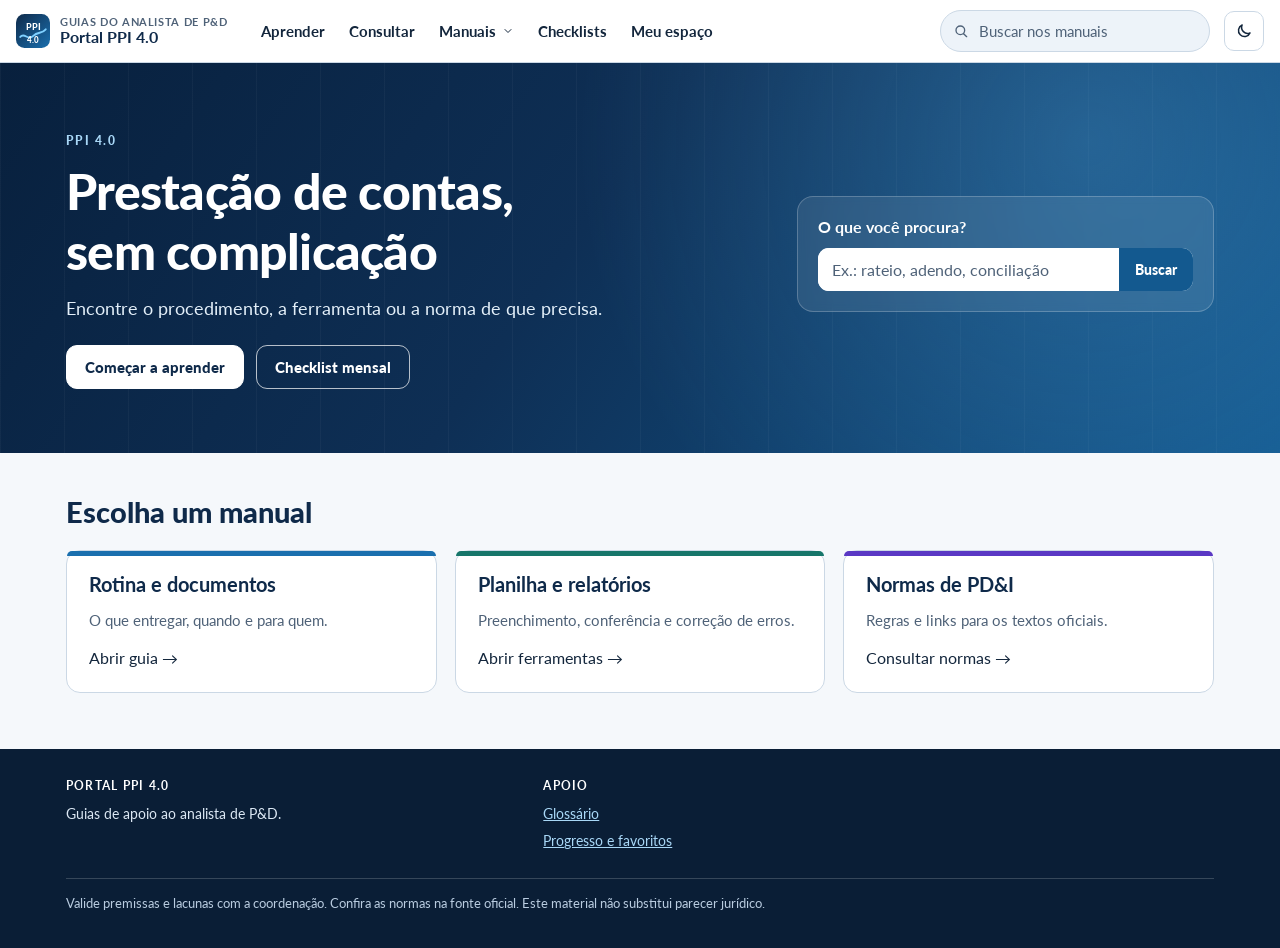
==== commit 4423a936: "Simplifica página inicial e recolhe painéis complementares Destaca busca, aprendizado, checklist e t" ====
--- a/index.html
+++ b/index.html
@@ -3,8 +3,8 @@
 <head>
 <meta charset="utf-8">
 <meta name="viewport" content="width=device-width, initial-scale=1, viewport-fit=cover">
-<title>Portal PPI 4.0: guias de prestação de contas</title>
-<meta name="description" content="Portal de aprendizado e consulta para analistas de P&amp;D: trilhas, busca nos três manuais, checklists e base normativa do PPI 4.0.">
+<title>Portal PPI 4.0</title>
+<meta name="description" content="Procedimentos, ferramentas e normas para prestação de contas.">
 <meta name="theme-color" content="#0F2A4A">
 <script>(function(){var d=document.documentElement;d.classList.add('js');try{var s=localStorage.getItem('ppi40-guia-tema');if(s==='dark'||s==='light')d.setAttribute('data-theme',s)}catch(e){}})()</script>
 <link rel="preconnect" href="https://fonts.googleapis.com"><link rel="preconnect" href="https://fonts.gstatic.com" crossorigin>
@@ -12,62 +12,22 @@
 <link rel="stylesheet" href="assets/portal.css">
 </head>
 <body class="portal" data-page="home" data-base="">
-<a class="skip-link" href="#conteudo">Ir para o conteúdo</a><header class="ph"><div class="ph-in"><a class="brand" href="index.html" aria-label="Portal PPI 4.0, página inicial"><svg viewBox="0 0 40 40" aria-hidden="true" focusable="false"><defs><linearGradient id="lg" x1="0" y1="0" x2="1" y2="1"><stop offset="0" stop-color="#0F2A4A"/><stop offset="1" stop-color="#1A6FAE"/></linearGradient></defs><rect width="40" height="40" rx="10" fill="url(#lg)"/><path d="M5 27c5-6 9 5 15-1s10-2 15-8" fill="none" stroke="#7FD0FF" stroke-width="2.2" stroke-linecap="round"/><text x="20" y="19" text-anchor="middle" font-family="Lato,Arial,sans-serif" font-weight="900" font-size="11" fill="#fff">PPI</text><text x="20" y="34" text-anchor="middle" font-family="Lato,Arial,sans-serif" font-weight="900" font-size="9" fill="#fff">4.0</text></svg><span><small>Guias do analista de P&amp;D</small><b>Portal PPI 4.0</b></span></a><nav class="pnav" id="p-nav" aria-label="Navegação principal"><a href="aprender.html" data-nav="aprender">Quero aprender</a><a href="consultar.html" data-nav="consultar">Preciso consultar</a><div class="dd"><button type="button" class="dd-b" aria-expanded="false" aria-controls="p-dd" data-nav="manuais">Manuais <svg viewBox="0 0 24 24" fill="none" stroke="currentColor" stroke-width="2" stroke-linecap="round" stroke-linejoin="round" aria-hidden="true" focusable="false"><path d="m6 9 6 6 6-6"/></svg></button><div class="dd-m" id="p-dd"><a href="guias/guia-prestacao-de-contas.html"><b>Guia de prestação de contas</b><small>Rotina, obrigações e fluxos</small></a><a href="guias/manual-das-ferramentas.html"><b>Manual das ferramentas</b><small>Planilha, indicadores e relatório</small></a><a href="guias/base-normativa-pdi.html"><b>Base normativa de PD&amp;I</b><small>Leis, resoluções e portarias</small></a></div></div><a href="checklists.html" data-nav="checklists">Checklists</a><a href="glossario.html" data-nav="glossario">Glossário</a><a href="meu-espaco.html" data-nav="meu">Meu espaço</a></nav><div class="psearch" id="p-search"><form role="search" action="consultar.html" method="get"><svg viewBox="0 0 24 24" fill="none" stroke="currentColor" stroke-width="2" stroke-linecap="round" stroke-linejoin="round" aria-hidden="true" focusable="false"><circle cx="11" cy="11" r="6.5"/><path d="m16 16 4.5 4.5"/></svg><label class="sr-only" for="p-q">Buscar nos três manuais</label><input id="p-q" name="q" type="search" placeholder="Buscar nos manuais" autocomplete="off" role="combobox" aria-autocomplete="list" aria-expanded="false" aria-controls="p-sug"></form><div class="sug" id="p-sug" role="listbox" aria-label="Sugestões de busca"></div></div><button type="button" class="ibtn" id="p-search-btn" aria-expanded="false" aria-controls="p-search" aria-label="Abrir busca"><svg viewBox="0 0 24 24" fill="none" stroke="currentColor" stroke-width="2" stroke-linecap="round" stroke-linejoin="round" aria-hidden="true" focusable="false"><circle cx="11" cy="11" r="6.5"/><path d="m16 16 4.5 4.5"/></svg></button><button type="button" class="ibtn" id="p-theme" aria-label="Alternar entre modo claro e escuro"><svg viewBox="0 0 24 24" fill="none" stroke="currentColor" stroke-width="2" stroke-linecap="round" stroke-linejoin="round" aria-hidden="true" focusable="false" class="ic-moon"><path d="M20 14.5A8 8 0 0 1 9.5 4a8 8 0 1 0 10.5 10.5z"/></svg><svg viewBox="0 0 24 24" fill="none" stroke="currentColor" stroke-width="2" stroke-linecap="round" stroke-linejoin="round" aria-hidden="true" focusable="false" class="ic-sun"><circle cx="12" cy="12" r="4"/><path d="M12 2v2M12 20v2M4.9 4.9l1.4 1.4M17.7 17.7l1.4 1.4M2 12h2M20 12h2M4.9 19.1l1.4-1.4M17.7 6.3l1.4-1.4"/></svg></button><button type="button" class="ibtn" id="p-menu-btn" aria-expanded="false" aria-controls="p-nav" aria-label="Abrir menu"><svg viewBox="0 0 24 24" fill="none" stroke="currentColor" stroke-width="2" stroke-linecap="round" stroke-linejoin="round" aria-hidden="true" focusable="false"><path d="M3 6h18M3 12h18M3 18h18"/></svg></button></div></header>
+<a class="skip-link" href="#conteudo">Ir para o conteúdo</a><header class="ph"><div class="ph-in"><a class="brand" href="index.html" aria-label="Portal PPI 4.0, página inicial"><svg viewBox="0 0 40 40" aria-hidden="true" focusable="false"><defs><linearGradient id="lg" x1="0" y1="0" x2="1" y2="1"><stop offset="0" stop-color="#0F2A4A"/><stop offset="1" stop-color="#1A6FAE"/></linearGradient></defs><rect width="40" height="40" rx="10" fill="url(#lg)"/><path d="M5 27c5-6 9 5 15-1s10-2 15-8" fill="none" stroke="#7FD0FF" stroke-width="2.2" stroke-linecap="round"/><text x="20" y="19" text-anchor="middle" font-family="Lato,Arial,sans-serif" font-weight="900" font-size="11" fill="#fff">PPI</text><text x="20" y="34" text-anchor="middle" font-family="Lato,Arial,sans-serif" font-weight="900" font-size="9" fill="#fff">4.0</text></svg><span><small>Guias do analista de P&amp;D</small><b>Portal PPI 4.0</b></span></a><nav class="pnav" id="p-nav" aria-label="Navegação principal"><a href="aprender.html" data-nav="aprender">Aprender</a><a href="consultar.html" data-nav="consultar">Consultar</a><div class="dd"><button type="button" class="dd-b" aria-expanded="false" aria-controls="p-dd" data-nav="manuais">Manuais <svg viewBox="0 0 24 24" fill="none" stroke="currentColor" stroke-width="2" stroke-linecap="round" stroke-linejoin="round" aria-hidden="true" focusable="false"><path d="m6 9 6 6 6-6"/></svg></button><div class="dd-m" id="p-dd"><a href="guias/guia-prestacao-de-contas.html"><b>Guia de prestação de contas</b><small>Rotina, obrigações e fluxos</small></a><a href="guias/manual-das-ferramentas.html"><b>Manual das ferramentas</b><small>Planilha, indicadores e relatório</small></a><a href="guias/base-normativa-pdi.html"><b>Base normativa de PD&amp;I</b><small>Leis, resoluções e portarias</small></a></div></div><a href="checklists.html" data-nav="checklists">Checklists</a><a href="meu-espaco.html" data-nav="meu">Meu espaço</a></nav><div class="psearch" id="p-search"><form role="search" action="consultar.html" method="get"><svg viewBox="0 0 24 24" fill="none" stroke="currentColor" stroke-width="2" stroke-linecap="round" stroke-linejoin="round" aria-hidden="true" focusable="false"><circle cx="11" cy="11" r="6.5"/><path d="m16 16 4.5 4.5"/></svg><label class="sr-only" for="p-q">Buscar nos três manuais</label><input id="p-q" name="q" type="search" placeholder="Buscar nos manuais" autocomplete="off" role="combobox" aria-autocomplete="list" aria-expanded="false" aria-controls="p-sug"></form><div class="sug" id="p-sug" role="listbox" aria-label="Sugestões de busca"></div></div><button type="button" class="ibtn" id="p-search-btn" aria-expanded="false" aria-controls="p-search" aria-label="Abrir busca"><svg viewBox="0 0 24 24" fill="none" stroke="currentColor" stroke-width="2" stroke-linecap="round" stroke-linejoin="round" aria-hidden="true" focusable="false"><circle cx="11" cy="11" r="6.5"/><path d="m16 16 4.5 4.5"/></svg></button><button type="button" class="ibtn" id="p-theme" aria-label="Alternar entre modo claro e escuro"><svg viewBox="0 0 24 24" fill="none" stroke="currentColor" stroke-width="2" stroke-linecap="round" stroke-linejoin="round" aria-hidden="true" focusable="false" class="ic-moon"><path d="M20 14.5A8 8 0 0 1 9.5 4a8 8 0 1 0 10.5 10.5z"/></svg><svg viewBox="0 0 24 24" fill="none" stroke="currentColor" stroke-width="2" stroke-linecap="round" stroke-linejoin="round" aria-hidden="true" focusable="false" class="ic-sun"><circle cx="12" cy="12" r="4"/><path d="M12 2v2M12 20v2M4.9 4.9l1.4 1.4M17.7 17.7l1.4 1.4M2 12h2M20 12h2M4.9 19.1l1.4-1.4M17.7 6.3l1.4-1.4"/></svg></button><button type="button" class="ibtn" id="p-menu-btn" aria-expanded="false" aria-controls="p-nav" aria-label="Abrir menu"><svg viewBox="0 0 24 24" fill="none" stroke="currentColor" stroke-width="2" stroke-linecap="round" stroke-linejoin="round" aria-hidden="true" focusable="false"><path d="M3 6h18M3 12h18M3 18h18"/></svg></button></div></header>
 
 <main id="conteudo" tabindex="-1">
-
 <section class="hero-p"><div class="wrap">
-  <div>
-    <p class="eyebrow">Programa Prioritário Indústria 4.0 · Prestação de contas</p>
-    <h1>Aprenda e consulte a prestação de contas do PPI 4.0 em um só lugar</h1>
-    <p class="lead">Portal de conhecimento para analistas de P&amp;D. Siga uma trilha de aprendizado em três etapas ou vá direto ao procedimento, à ferramenta ou à norma de que precisa.</p>
-    <div class="cta"><a class="btn on-dark" href="aprender.html">Começar a aprender <svg viewBox="0 0 24 24" fill="none" stroke="currentColor" stroke-width="2" stroke-linecap="round" stroke-linejoin="round" aria-hidden="true" focusable="false"><path d="M3 12h16M13 6l6 6-6 6"/></svg></a>
-    <a class="btn on-dark outline" href="guias/base-normativa-pdi.html#normas">Consultar normas</a></div>
-  </div>
-  <div class="hero-side">
-    <h2>Buscar nos três manuais</h2>
-    <form role="search" action="consultar.html" method="get"><label class="sr-only" for="h-q">Buscar nos três manuais</label><input id="h-q" name="q" type="search" placeholder="Ex.: rateio, adendo, conciliação" autocomplete="off"><button type="submit" aria-label="Buscar"><svg viewBox="0 0 24 24" fill="none" stroke="currentColor" stroke-width="2" stroke-linecap="round" stroke-linejoin="round" aria-hidden="true" focusable="false"><circle cx="11" cy="11" r="6.5"/><path d="m16 16 4.5 4.5"/></svg></button></form>
-    <div class="chips" aria-label="Assuntos frequentes"><a class="chip" href="consultar.html?q=prestação de contas">Prestação de contas</a><a class="chip" href="consultar.html?q=rateio">Rateio de RH</a><a class="chip" href="consultar.html?q=planilha financeira">Planilha financeira</a><a class="chip" href="consultar.html?q=indicadores">Indicadores</a><a class="chip" href="consultar.html?q=relatório técnico">Relatório técnico</a><a class="chip" href="consultar.html?q=checklist">Checklists</a><a class="chip" href="consultar.html?q=lei decreto resolução">Legislação</a></div>
-    <a class="cont-card" id="cont-card" href="#"><small>Continuar de onde parei</small><b></b></a>
-  </div>
+<div><p class="eyebrow">PPI 4.0</p><h1>Prestação de contas, sem complicação</h1>
+<p class="lead">Encontre o procedimento, a ferramenta ou a norma de que precisa.</p>
+<div class="cta"><a class="btn on-dark" href="aprender.html">Começar a aprender</a><a class="btn on-dark outline" href="checklists.html">Checklist mensal</a></div></div>
+<div class="hero-side"><h2>O que você procura?</h2><form role="search" action="consultar.html" method="get"><label class="sr-only" for="h-q">Buscar nos manuais</label><input id="h-q" name="q" type="search" placeholder="Ex.: rateio, adendo, conciliação"><button type="submit" aria-label="Buscar">Buscar</button></form><a class="cont-card" id="cont-card" href="#"><small>Continuar estudo</small><b></b></a></div>
 </div></section>
-
-<section class="sec-p"><div class="wrap">
-  <header><h2>Como você quer usar o portal?</h2><p class="sub">Dois caminhos levam ao mesmo conteúdo. Escolha o que combina com o momento.</p></header>
-  <div class="grid g2">
-    <a class="card link tone path c-m1" href="aprender.html"><span class="ico"><svg viewBox="0 0 24 24" fill="none" stroke="currentColor" stroke-width="2" stroke-linecap="round" stroke-linejoin="round" aria-hidden="true" focusable="false"><path d="M4 5a2 2 0 0 1 2-2h13v16H6a2 2 0 0 0-2 2zM4 19V5M8 7h7"/></svg></span><div><h3>Quero aprender</h3><p>Trilha progressiva em três etapas, com objetivos, exemplos, estudos de caso, exercícios e perguntas de revisão. Seu progresso fica salvo neste navegador.</p><ul><li>Processos e prestação de contas</li><li>Ferramentas e preenchimento de documentos</li><li>Base normativa e legislação</li></ul></div></a>
-    <a class="card link tone path c-m2" href="consultar.html"><span class="ico"><svg viewBox="0 0 24 24" fill="none" stroke="currentColor" stroke-width="2" stroke-linecap="round" stroke-linejoin="round" aria-hidden="true" focusable="false"><circle cx="11" cy="11" r="6.5"/><path d="m16 16 4.5 4.5"/></svg></span><div><h3>Preciso consultar</h3><p>Busca nos três manuais com filtros por manual, categoria e assunto, atalhos para temas frequentes, checklists e glossário.</p><ul><li>Busca integrada com acesso direto à seção</li><li>Atalhos: rateio de RH, planilha, indicadores, legislação</li><li>Checklists operacionais interativos</li></ul></div></a>
-  </div>
-</div></section>
-
-<section class="sec-p" id="manuais"><div class="wrap">
-  <header><h2>Os três manuais</h2><p class="sub">Cada manual continua no mesmo endereço de antes. A complexidade é uma classificação editorial. O tempo de leitura considera 200 palavras por minuto e não inclui prints e diagramas.</p></header>
-  <div class="grid g3"><article class="card tone c-m1"><div class="ico"><svg viewBox="0 0 24 24" fill="none" stroke="currentColor" stroke-width="2" stroke-linecap="round" stroke-linejoin="round" aria-hidden="true" focusable="false"><circle cx="6" cy="18" r="2.5"/><circle cx="18" cy="6" r="2.5"/><path d="M8.5 18H15a3 3 0 0 0 0-6H9a3 3 0 0 1 0-6h6.5"/></svg></div><span class="eyebrow muted">Manual 1</span><h3><a href="guias/guia-prestacao-de-contas.html" style="color:inherit;text-decoration:none">Guia de prestação de contas</a></h3><p>A rotina completa do analista: o que entregar, quando, para quem e com quais dependências entre áreas.</p><ul class="chips" style="list-style:none;margin:0;padding:0"><li class=chip>Rotina</li><li class=chip>Obrigações</li><li class=chip>Fluxogramas</li><li class=chip>RACI</li><li class=chip>Jornada</li><li class=chip>Riscos</li></ul><div class="meta"><span>Complexidade: <b>Introdutório</b></span><span>Leitura: <b>≈ 35 min</b></span><span><b>13</b> seções</span></div><div class="foot"><a class="btn primary sm" href="guias/guia-prestacao-de-contas.html">Abrir manual <svg viewBox="0 0 24 24" fill="none" stroke="currentColor" stroke-width="2" stroke-linecap="round" stroke-linejoin="round" aria-hidden="true" focusable="false"><path d="M3 12h16M13 6l6 6-6 6"/></svg></a><a class="btn ghost sm" href="aprender/etapa-1-processos.html">Estudar na trilha</a></div></article><article class="card tone c-m2"><div class="ico"><svg viewBox="0 0 24 24" fill="none" stroke="currentColor" stroke-width="2" stroke-linecap="round" stroke-linejoin="round" aria-hidden="true" focusable="false"><rect x="3" y="4" width="18" height="16" rx="2"/><path d="M3 10h18M9 4v16"/></svg></div><span class="eyebrow muted">Manual 2</span><h3><a href="guias/manual-das-ferramentas.html" style="color:inherit;text-decoration:none">Manual das ferramentas</a></h3><p>Como preencher e conectar a Planilha Financeira, os Indicadores Gerenciais e o Relatório Técnico, com prints anotados dos modelos.</p><ul class="chips" style="list-style:none;margin:0;padding:0"><li class=chip>Planilha Financeira</li><li class=chip>Indicadores</li><li class=chip>Relatório Técnico</li><li class=chip>Checklist</li><li class=chip>Rastreabilidade</li></ul><div class="meta"><span>Complexidade: <b>Intermediário a avançado</b></span><span>Leitura: <b>≈ 46 min</b></span><span><b>12</b> seções</span></div><div class="foot"><a class="btn primary sm" href="guias/manual-das-ferramentas.html">Abrir manual <svg viewBox="0 0 24 24" fill="none" stroke="currentColor" stroke-width="2" stroke-linecap="round" stroke-linejoin="round" aria-hidden="true" focusable="false"><path d="M3 12h16M13 6l6 6-6 6"/></svg></a><a class="btn ghost sm" href="aprender/etapa-2-ferramentas.html">Estudar na trilha</a></div></article><article class="card tone c-m3"><div class="ico"><svg viewBox="0 0 24 24" fill="none" stroke="currentColor" stroke-width="2" stroke-linecap="round" stroke-linejoin="round" aria-hidden="true" focusable="false"><path d="M12 3v18M6 21h12M5 7h14M5 7l-3 7a3.5 3.5 0 0 0 6 0zM19 7l-3 7a3.5 3.5 0 0 0 6 0z"/></svg></div><span class="eyebrow muted">Manual 3</span><h3><a href="guias/base-normativa-pdi.html" style="color:inherit;text-decoration:none">Base normativa de PD&amp;I</a></h3><p>Leis, decretos, resoluções, portarias e manuais do PPI 4.0 e do convênio direto, com acesso ao texto oficial de cada norma.</p><ul class="chips" style="list-style:none;margin:0;padding:0"><li class=chip>Leis</li><li class=chip>Resoluções CAPDA</li><li class=chip>Portarias</li><li class=chip>Manuais</li></ul><div class="meta"><span>Complexidade: <b>Referência para consulta</b></span><span>Leitura: <b>≈ 25 min</b></span><span><b>10</b> seções</span></div><div class="foot"><a class="btn primary sm" href="guias/base-normativa-pdi.html">Abrir manual <svg viewBox="0 0 24 24" fill="none" stroke="currentColor" stroke-width="2" stroke-linecap="round" stroke-linejoin="round" aria-hidden="true" focusable="false"><path d="M3 12h16M13 6l6 6-6 6"/></svg></a><a class="btn ghost sm" href="aprender/etapa-3-normas.html">Estudar na trilha</a></div></article></div>
-</div></section>
-
-<section class="sec-p"><div class="wrap">
-  <header><h2>Jornada de aprendizado</h2><p class="sub">Três etapas em ordem progressiva. O conteúdo técnico original dos manuais permanece integral e as lições apontam para as seções de cada um.</p></header>
-  <div class="steps"><a class="step" href="aprender/etapa-1-processos.html"><span class="n" aria-hidden="true">1</span><div><h3>Etapa 1: Processos e prestação de contas</h3><p>Entenda o papel do analista, o ciclo mensal de prestação de contas, o que entregar, quem fornece cada documento e quais são os riscos.</p></div><div class="side">5 lições<br><div class="prog" data-keys="lesson:e1-l1,lesson:e1-l2,lesson:e1-l3,lesson:e1-l4,lesson:e1-l5" data-unit="lições"><div class="plabel"><span>Progresso da etapa 1</span><b data-prog-text>0 de 5 lições</b></div><div class="pbar" role="progressbar" aria-valuemin="0" aria-valuemax="100" aria-valuenow="0" aria-label="Progresso da etapa 1"><i></i></div></div></div></a><a class="step" href="aprender/etapa-2-ferramentas.html"><span class="n" aria-hidden="true">2</span><div><h3>Etapa 2: Ferramentas e preenchimento de documentos</h3><p>Aprenda a preencher e conectar a Planilha Financeira, os Indicadores Gerenciais e o Relatório Técnico, e a conferir se os números batem.</p></div><div class="side">5 lições<br><div class="prog" data-keys="lesson:e2-l1,lesson:e2-l2,lesson:e2-l3,lesson:e2-l4,lesson:e2-l5" data-unit="lições"><div class="plabel"><span>Progresso da etapa 2</span><b data-prog-text>0 de 5 lições</b></div><div class="pbar" role="progressbar" aria-valuemin="0" aria-valuemax="100" aria-valuenow="0" aria-label="Progresso da etapa 2"><i></i></div></div></div></a><a class="step" href="aprender/etapa-3-normas.html"><span class="n" aria-hidden="true">3</span><div><h3>Etapa 3: Base normativa e legislação</h3><p>Conheça as camadas de normas que regem projetos PPI 4.0 e convênios diretos e aprenda a ligar cada dispositivo ao procedimento da rotina.</p></div><div class="side">4 lições<br><div class="prog" data-keys="lesson:e3-l1,lesson:e3-l2,lesson:e3-l3,lesson:e3-l4" data-unit="lições"><div class="plabel"><span>Progresso da etapa 3</span><b data-prog-text>0 de 4 lições</b></div><div class="pbar" role="progressbar" aria-valuemin="0" aria-valuemax="100" aria-valuenow="0" aria-label="Progresso da etapa 3"><i></i></div></div></div></a></div>
-</div></section>
-
-<section class="sec-p"><div class="wrap">
-  <header><h2>Acesso rápido</h2><p class="sub">Os conteúdos mais usados na rotina.</p></header>
-  <div class="quick"><a href="guias/manual-das-ferramentas.html#checklist"><b>Checklist de fechamento mensal</b><span>Marque antes de enviar a competência</span></a><a href="guias/guia-prestacao-de-contas.html#rotina"><b>Cadência de atividades</b><span>Mensal, semestral, anual e por evento</span></a><a href="guias/manual-das-ferramentas.html#rubricas"><b>Correspondência de rubricas</b><span>A mesma rubrica em cada ferramenta</span></a><a href="guias/manual-das-ferramentas.html#erros"><b>Erros comuns de preenchimento</b><span>Sintoma, causa e prevenção</span></a><a href="guias/guia-prestacao-de-contas.html#anexo-roteiro-de-documentos-por-grupo-fluxo-roteir"><b>Roteiro de documentos (R6)</b><span>Itens 1 a 22 e periodicidade</span></a><a href="guias/base-normativa-pdi.html#rotina"><b>Da norma à rotina</b><span>Qual dispositivo sustenta cada procedimento</span></a><a href="guias/manual-das-ferramentas.html#ig-respondendo-as-tres-perguntas-do-topico-xvi"><b>Respostas do tópico XVI</b><span>Resposta vaga e resposta fundamentada</span></a><a href="guias/base-normativa-pdi.html#normas"><b>Normas e dispositivos</b><span>O que cada norma regula, com link oficial</span></a></div>
-  <div id="fav-home" class="js-only" hidden style="margin-top:22px"><h3 style="margin:0 0 8px;color:var(--accent-ink)">Seus favoritos</h3><ul class="fav-list" id="fav-home-list"></ul></div>
-</div></section>
-
-<section class="sec-p"><div class="wrap">
-  <header><h2>Como ler as marcações</h2><p class="sub">O portal diferencia o tipo de cada informação para que você saiba o quanto ela sustenta uma decisão.</p></header>
-  <div class="legend"><span class="badge pt">C Conceito</span><span class="badge pt">E Exemplo prático</span><span class="badge pt">! Atenção</span><span class="badge pt">§ Exigência normativa</span><span class="badge pt">P Premissa</span><span class="badge pt">L Lacuna</span><span class="badge pt">V Validar antes de usar</span></div>
-  <div class="grid g2" style="margin-top:14px">
-    <aside class="note n-premise"><span class="ni" aria-hidden="true">P</span><span class="nl">Premissa</span><div><p>Premissas são inferências operacionais que ainda precisam de validação com a coordenação e com os instrumentos de cada projeto.</p></div></aside>
-    <aside class="note n-gap"><span class="ni" aria-hidden="true">L</span><span class="nl">Lacuna</span><div><p>Lacunas indicam informação ausente nos documentos de origem. O portal não preenche lacunas com regras novas.</p></div></aside>
-  </div>
-  <p class="disclaimer">Este material não substitui parecer jurídico. Confira o texto oficial das normas antes de citá-las em documento.</p>
-</div></section>
-
+<section class="sec-p" id="manuais"><div class="wrap"><header><h2>Escolha um manual</h2></header><div class="grid g3">
+<a class="card link tone c-m1" href="guias/guia-prestacao-de-contas.html"><h3>Rotina e documentos</h3><p>O que entregar, quando e para quem.</p><span>Abrir guia →</span></a>
+<a class="card link tone c-m2" href="guias/manual-das-ferramentas.html"><h3>Planilha e relatórios</h3><p>Preenchimento, conferência e correção de erros.</p><span>Abrir ferramentas →</span></a>
+<a class="card link tone c-m3" href="guias/base-normativa-pdi.html"><h3>Normas de PD&amp;I</h3><p>Regras e links para os textos oficiais.</p><span>Consultar normas →</span></a>
+</div><div id="fav-home" class="js-only" hidden style="margin-top:22px"><h3>Seus favoritos</h3><ul class="fav-list" id="fav-home-list"></ul></div></div></section>
 </main>
-<footer class="pf"><div class="wrap"><div><h2>Portal PPI 4.0</h2><p>Materiais de referência para analistas de P&amp;D de instituições executoras de projetos do Programa Prioritário de Indústria 4.0 e Modernização Industrial (PPI 4.0), coordenado pelo CITS.</p><p class="storage-warn" role="status">O armazenamento local do navegador está indisponível. Progresso, favoritos e preferências valem só enquanto esta página estiver aberta.</p></div><div><h2>Navegar</h2><ul><li><a href="aprender.html">Quero aprender</a></li><li><a href="consultar.html">Preciso consultar</a></li><li><a href="checklists.html">Checklists operacionais</a></li><li><a href="glossario.html">Glossário</a></li><li><a href="meu-espaco.html">Meu espaço</a></li></ul></div><div><h2>Manuais</h2><ul><li><a href="guias/guia-prestacao-de-contas.html">Guia de prestação de contas</a></li><li><a href="guias/manual-das-ferramentas.html">Manual das ferramentas</a></li><li><a href="guias/base-normativa-pdi.html">Base normativa de PD&amp;I</a></li></ul></div><p class="legal">Itens marcados como premissa ou lacuna exigem validação com a coordenação e com os instrumentos de cada projeto. Os links normativos apontam para Planalto, Diário Oficial da União e Suframa: confira o texto oficial antes de citá-lo em documento. Este material não substitui parecer jurídico.</p></div></footer>
+<footer class="pf"><div class="wrap"><div><h2>Portal PPI 4.0</h2><p>Guias de apoio ao analista de P&amp;D.</p><p class="storage-warn" role="status">O navegador não permite salvar o progresso.</p></div><div><h2>Apoio</h2><ul><li><a href="glossario.html">Glossário</a></li><li><a href="meu-espaco.html">Progresso e favoritos</a></li></ul></div><p class="legal">Valide premissas e lacunas com a coordenação. Confira as normas na fonte oficial. Este material não substitui parecer jurídico.</p></div></footer>
 <script src="assets/core.js" defer></script><script src="assets/pages.js" defer></script>
 </body>
 </html>
--- a/assets/portal.css
+++ b/assets/portal.css
@@ -408,3 +408,4 @@
 .tbl-scroll table{min-width:520px}
 
 .card ol a,.card ul a{display:inline-block;padding:3px 0;min-height:24px}
+#fav-home[hidden]{display:none!important}
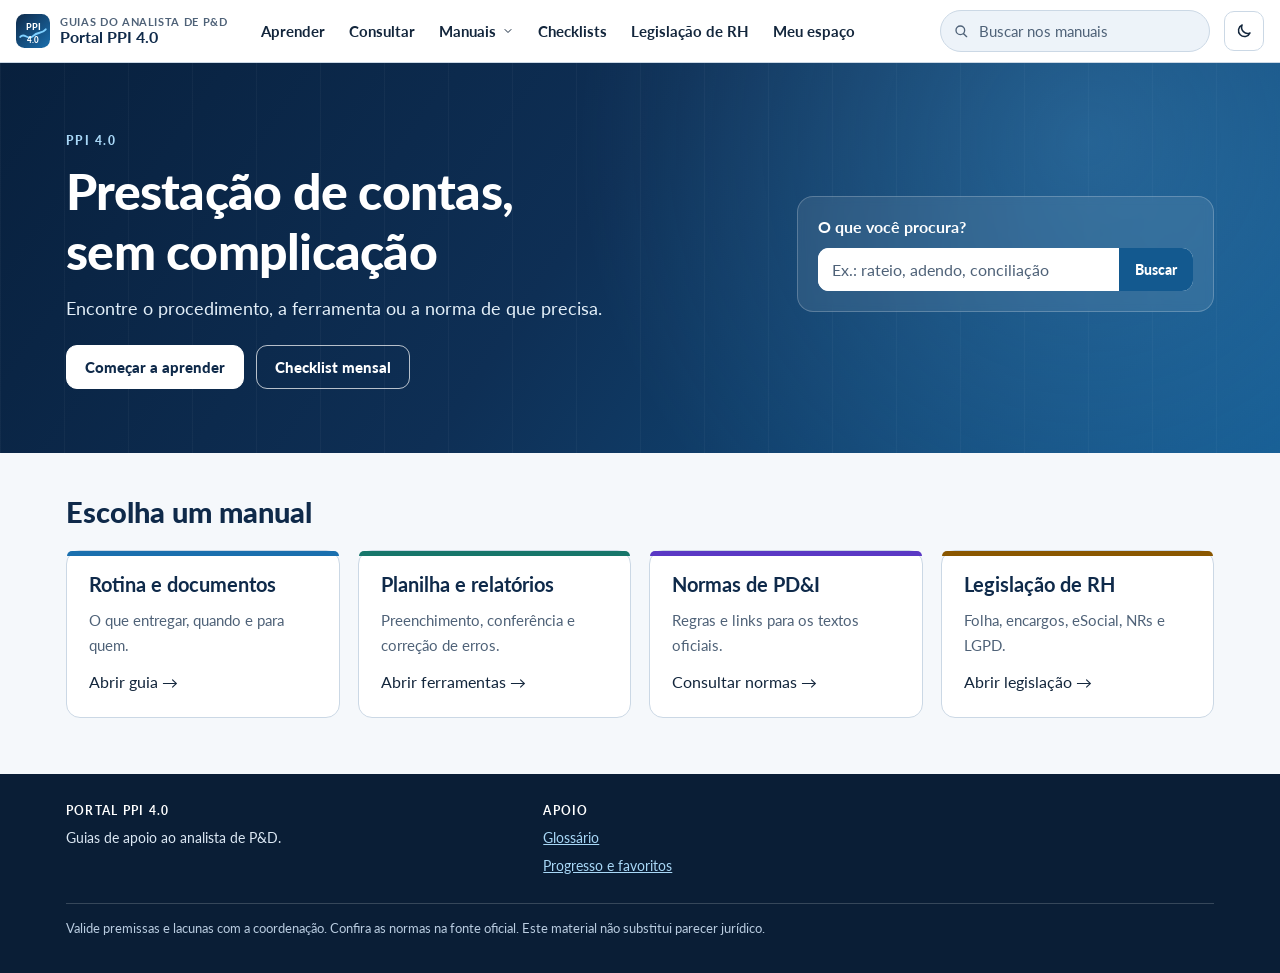
==== commit 559ee115: "Adiciona aba Legislação de RH ao portal Nova página legislacao-rh.html, gerada por tools/build.py a " ====
--- a/index.html
+++ b/index.html
@@ -12,7 +12,7 @@
 <link rel="stylesheet" href="assets/portal.css">
 </head>
 <body class="portal" data-page="home" data-base="">
-<a class="skip-link" href="#conteudo">Ir para o conteúdo</a><header class="ph"><div class="ph-in"><a class="brand" href="index.html" aria-label="Portal PPI 4.0, página inicial"><svg viewBox="0 0 40 40" aria-hidden="true" focusable="false"><defs><linearGradient id="lg" x1="0" y1="0" x2="1" y2="1"><stop offset="0" stop-color="#0F2A4A"/><stop offset="1" stop-color="#1A6FAE"/></linearGradient></defs><rect width="40" height="40" rx="10" fill="url(#lg)"/><path d="M5 27c5-6 9 5 15-1s10-2 15-8" fill="none" stroke="#7FD0FF" stroke-width="2.2" stroke-linecap="round"/><text x="20" y="19" text-anchor="middle" font-family="Lato,Arial,sans-serif" font-weight="900" font-size="11" fill="#fff">PPI</text><text x="20" y="34" text-anchor="middle" font-family="Lato,Arial,sans-serif" font-weight="900" font-size="9" fill="#fff">4.0</text></svg><span><small>Guias do analista de P&amp;D</small><b>Portal PPI 4.0</b></span></a><nav class="pnav" id="p-nav" aria-label="Navegação principal"><a href="aprender.html" data-nav="aprender">Aprender</a><a href="consultar.html" data-nav="consultar">Consultar</a><div class="dd"><button type="button" class="dd-b" aria-expanded="false" aria-controls="p-dd" data-nav="manuais">Manuais <svg viewBox="0 0 24 24" fill="none" stroke="currentColor" stroke-width="2" stroke-linecap="round" stroke-linejoin="round" aria-hidden="true" focusable="false"><path d="m6 9 6 6 6-6"/></svg></button><div class="dd-m" id="p-dd"><a href="guias/guia-prestacao-de-contas.html"><b>Guia de prestação de contas</b><small>Rotina, obrigações e fluxos</small></a><a href="guias/manual-das-ferramentas.html"><b>Manual das ferramentas</b><small>Planilha, indicadores e relatório</small></a><a href="guias/base-normativa-pdi.html"><b>Base normativa de PD&amp;I</b><small>Leis, resoluções e portarias</small></a></div></div><a href="checklists.html" data-nav="checklists">Checklists</a><a href="meu-espaco.html" data-nav="meu">Meu espaço</a></nav><div class="psearch" id="p-search"><form role="search" action="consultar.html" method="get"><svg viewBox="0 0 24 24" fill="none" stroke="currentColor" stroke-width="2" stroke-linecap="round" stroke-linejoin="round" aria-hidden="true" focusable="false"><circle cx="11" cy="11" r="6.5"/><path d="m16 16 4.5 4.5"/></svg><label class="sr-only" for="p-q">Buscar nos três manuais</label><input id="p-q" name="q" type="search" placeholder="Buscar nos manuais" autocomplete="off" role="combobox" aria-autocomplete="list" aria-expanded="false" aria-controls="p-sug"></form><div class="sug" id="p-sug" role="listbox" aria-label="Sugestões de busca"></div></div><button type="button" class="ibtn" id="p-search-btn" aria-expanded="false" aria-controls="p-search" aria-label="Abrir busca"><svg viewBox="0 0 24 24" fill="none" stroke="currentColor" stroke-width="2" stroke-linecap="round" stroke-linejoin="round" aria-hidden="true" focusable="false"><circle cx="11" cy="11" r="6.5"/><path d="m16 16 4.5 4.5"/></svg></button><button type="button" class="ibtn" id="p-theme" aria-label="Alternar entre modo claro e escuro"><svg viewBox="0 0 24 24" fill="none" stroke="currentColor" stroke-width="2" stroke-linecap="round" stroke-linejoin="round" aria-hidden="true" focusable="false" class="ic-moon"><path d="M20 14.5A8 8 0 0 1 9.5 4a8 8 0 1 0 10.5 10.5z"/></svg><svg viewBox="0 0 24 24" fill="none" stroke="currentColor" stroke-width="2" stroke-linecap="round" stroke-linejoin="round" aria-hidden="true" focusable="false" class="ic-sun"><circle cx="12" cy="12" r="4"/><path d="M12 2v2M12 20v2M4.9 4.9l1.4 1.4M17.7 17.7l1.4 1.4M2 12h2M20 12h2M4.9 19.1l1.4-1.4M17.7 6.3l1.4-1.4"/></svg></button><button type="button" class="ibtn" id="p-menu-btn" aria-expanded="false" aria-controls="p-nav" aria-label="Abrir menu"><svg viewBox="0 0 24 24" fill="none" stroke="currentColor" stroke-width="2" stroke-linecap="round" stroke-linejoin="round" aria-hidden="true" focusable="false"><path d="M3 6h18M3 12h18M3 18h18"/></svg></button></div></header>
+<a class="skip-link" href="#conteudo">Ir para o conteúdo</a><header class="ph"><div class="ph-in"><a class="brand" href="index.html" aria-label="Portal PPI 4.0, página inicial"><svg viewBox="0 0 40 40" aria-hidden="true" focusable="false"><defs><linearGradient id="lg" x1="0" y1="0" x2="1" y2="1"><stop offset="0" stop-color="#0F2A4A"/><stop offset="1" stop-color="#1A6FAE"/></linearGradient></defs><rect width="40" height="40" rx="10" fill="url(#lg)"/><path d="M5 27c5-6 9 5 15-1s10-2 15-8" fill="none" stroke="#7FD0FF" stroke-width="2.2" stroke-linecap="round"/><text x="20" y="19" text-anchor="middle" font-family="Lato,Arial,sans-serif" font-weight="900" font-size="11" fill="#fff">PPI</text><text x="20" y="34" text-anchor="middle" font-family="Lato,Arial,sans-serif" font-weight="900" font-size="9" fill="#fff">4.0</text></svg><span><small>Guias do analista de P&amp;D</small><b>Portal PPI 4.0</b></span></a><nav class="pnav" id="p-nav" aria-label="Navegação principal"><a href="aprender.html" data-nav="aprender">Aprender</a><a href="consultar.html" data-nav="consultar">Consultar</a><div class="dd"><button type="button" class="dd-b" aria-expanded="false" aria-controls="p-dd" data-nav="manuais">Manuais <svg viewBox="0 0 24 24" fill="none" stroke="currentColor" stroke-width="2" stroke-linecap="round" stroke-linejoin="round" aria-hidden="true" focusable="false"><path d="m6 9 6 6 6-6"/></svg></button><div class="dd-m" id="p-dd"><a href="guias/guia-prestacao-de-contas.html"><b>Guia de prestação de contas</b><small>Rotina, obrigações e fluxos</small></a><a href="guias/manual-das-ferramentas.html"><b>Manual das ferramentas</b><small>Planilha, indicadores e relatório</small></a><a href="guias/base-normativa-pdi.html"><b>Base normativa de PD&amp;I</b><small>Leis, resoluções e portarias</small></a></div></div><a href="checklists.html" data-nav="checklists">Checklists</a><a href="legislacao-rh.html" data-nav="rh">Legislação de RH</a><a href="meu-espaco.html" data-nav="meu">Meu espaço</a></nav><div class="psearch" id="p-search"><form role="search" action="consultar.html" method="get"><svg viewBox="0 0 24 24" fill="none" stroke="currentColor" stroke-width="2" stroke-linecap="round" stroke-linejoin="round" aria-hidden="true" focusable="false"><circle cx="11" cy="11" r="6.5"/><path d="m16 16 4.5 4.5"/></svg><label class="sr-only" for="p-q">Buscar nos três manuais</label><input id="p-q" name="q" type="search" placeholder="Buscar nos manuais" autocomplete="off" role="combobox" aria-autocomplete="list" aria-expanded="false" aria-controls="p-sug"></form><div class="sug" id="p-sug" role="listbox" aria-label="Sugestões de busca"></div></div><button type="button" class="ibtn" id="p-search-btn" aria-expanded="false" aria-controls="p-search" aria-label="Abrir busca"><svg viewBox="0 0 24 24" fill="none" stroke="currentColor" stroke-width="2" stroke-linecap="round" stroke-linejoin="round" aria-hidden="true" focusable="false"><circle cx="11" cy="11" r="6.5"/><path d="m16 16 4.5 4.5"/></svg></button><button type="button" class="ibtn" id="p-theme" aria-label="Alternar entre modo claro e escuro"><svg viewBox="0 0 24 24" fill="none" stroke="currentColor" stroke-width="2" stroke-linecap="round" stroke-linejoin="round" aria-hidden="true" focusable="false" class="ic-moon"><path d="M20 14.5A8 8 0 0 1 9.5 4a8 8 0 1 0 10.5 10.5z"/></svg><svg viewBox="0 0 24 24" fill="none" stroke="currentColor" stroke-width="2" stroke-linecap="round" stroke-linejoin="round" aria-hidden="true" focusable="false" class="ic-sun"><circle cx="12" cy="12" r="4"/><path d="M12 2v2M12 20v2M4.9 4.9l1.4 1.4M17.7 17.7l1.4 1.4M2 12h2M20 12h2M4.9 19.1l1.4-1.4M17.7 6.3l1.4-1.4"/></svg></button><button type="button" class="ibtn" id="p-menu-btn" aria-expanded="false" aria-controls="p-nav" aria-label="Abrir menu"><svg viewBox="0 0 24 24" fill="none" stroke="currentColor" stroke-width="2" stroke-linecap="round" stroke-linejoin="round" aria-hidden="true" focusable="false"><path d="M3 6h18M3 12h18M3 18h18"/></svg></button></div></header>
 
 <main id="conteudo" tabindex="-1">
 <section class="hero-p"><div class="wrap">
@@ -21,10 +21,11 @@
 <div class="cta"><a class="btn on-dark" href="aprender.html">Começar a aprender</a><a class="btn on-dark outline" href="checklists.html">Checklist mensal</a></div></div>
 <div class="hero-side"><h2>O que você procura?</h2><form role="search" action="consultar.html" method="get"><label class="sr-only" for="h-q">Buscar nos manuais</label><input id="h-q" name="q" type="search" placeholder="Ex.: rateio, adendo, conciliação"><button type="submit" aria-label="Buscar">Buscar</button></form><a class="cont-card" id="cont-card" href="#"><small>Continuar estudo</small><b></b></a></div>
 </div></section>
-<section class="sec-p" id="manuais"><div class="wrap"><header><h2>Escolha um manual</h2></header><div class="grid g3">
+<section class="sec-p" id="manuais"><div class="wrap"><header><h2>Escolha um manual</h2></header><div class="grid g4">
 <a class="card link tone c-m1" href="guias/guia-prestacao-de-contas.html"><h3>Rotina e documentos</h3><p>O que entregar, quando e para quem.</p><span>Abrir guia →</span></a>
 <a class="card link tone c-m2" href="guias/manual-das-ferramentas.html"><h3>Planilha e relatórios</h3><p>Preenchimento, conferência e correção de erros.</p><span>Abrir ferramentas →</span></a>
 <a class="card link tone c-m3" href="guias/base-normativa-pdi.html"><h3>Normas de PD&amp;I</h3><p>Regras e links para os textos oficiais.</p><span>Consultar normas →</span></a>
+<a class="card link tone c-m4" href="legislacao-rh.html"><h3>Legislação de RH</h3><p>Folha, encargos, eSocial, NRs e LGPD.</p><span>Abrir legislação →</span></a>
 </div><div id="fav-home" class="js-only" hidden style="margin-top:22px"><h3>Seus favoritos</h3><ul class="fav-list" id="fav-home-list"></ul></div></div></section>
 </main>
 <footer class="pf"><div class="wrap"><div><h2>Portal PPI 4.0</h2><p>Guias de apoio ao analista de P&amp;D.</p><p class="storage-warn" role="status">O navegador não permite salvar o progresso.</p></div><div><h2>Apoio</h2><ul><li><a href="glossario.html">Glossário</a></li><li><a href="meu-espaco.html">Progresso e favoritos</a></li></ul></div><p class="legal">Valide premissas e lacunas com a coordenação. Confira as normas na fonte oficial. Este material não substitui parecer jurídico.</p></div></footer>
--- a/assets/portal.css
+++ b/assets/portal.css
@@ -178,7 +178,7 @@
 .card .foot{margin-top:auto;display:flex;flex-wrap:wrap;gap:8px}
 .card.link{text-decoration:none;transition:transform .15s,box-shadow .15s,border-color .15s}
 .card.link:hover{transform:translateY(-3px);box-shadow:var(--shadow);border-color:var(--tone,var(--accent))}
-.c-m1{--tone:var(--m1)}.c-m2{--tone:var(--m2)}.c-m3{--tone:var(--m3)}
+.c-m1{--tone:var(--m1)}.c-m2{--tone:var(--m2)}.c-m3{--tone:var(--m3)}.c-m4{--tone:var(--warn)}
 .path{display:grid;grid-template-columns:auto 1fr;gap:16px;align-items:start}
 .path .ico{width:56px;height:56px}
 .path ul{margin:4px 0 0;padding-left:1.1em;color:var(--muted);font-size:.92rem}
@@ -409,3 +409,32 @@
 
 .card ol a,.card ul a{display:inline-block;padding:3px 0;min-height:24px}
 #fav-home[hidden]{display:none!important}
+
+/* ---------- Legislação de RH ---------- */
+.rh-main{min-width:0}
+.rh-main>.search-box{margin-bottom:6px}
+.rh-sec h2{margin:0;font-size:1.35rem;color:var(--accent-ink);line-height:1.25}
+.rh-sec h3{margin:20px 0 8px;font-size:1.02rem;color:var(--accent-ink)}
+.rh-h{display:flex;align-items:center;flex-wrap:wrap;gap:10px 12px;margin-bottom:10px}
+.rh-n{display:inline-grid;place-items:center;min-width:38px;height:38px;border-radius:10px;background:var(--surface-2);color:var(--accent);font-weight:500}
+.rh-prio{color:var(--bad);background:var(--bad-bg)}
+.rh-t{border-collapse:collapse;width:100%;font-size:.94rem;margin:8px 0 4px}
+.rh-t th,.rh-t td{border-bottom:1px solid var(--line);padding:8px 10px;text-align:left;vertical-align:top}
+.rh-t thead th{background:var(--surface-2);color:var(--accent-ink);font-size:.78rem;letter-spacing:.06em;text-transform:uppercase;border-bottom:2px solid var(--line)}
+.rh-t tbody th{font-weight:700;color:var(--ink);width:38%}
+.rh-t tbody tr:hover{background:color-mix(in srgb,var(--surface-2) 60%,transparent)}
+.rh-list{margin:6px 0 0;padding-left:20px;columns:2 260px;column-gap:28px}
+.rh-list li{break-inside:avoid;margin:0 0 4px}
+.rh-pc .rh-list{columns:auto}
+.rh-note{margin:14px 0 0;padding:10px 14px;border-left:4px solid var(--info);background:var(--info-bg);border-radius:0 10px 10px 0;font-size:.93rem}
+.rh-sec .disclaimer{margin:14px 0 0}
+.rh-src{margin:12px 0 0;font-size:.85rem}
+.rh-src a{color:var(--accent)}
+.rh-pl{display:flex;align-items:center;justify-content:space-between;gap:8px}
+.rh-pl small{color:var(--muted);font-weight:700;font-size:.8rem}
+.rh-bad{--tone:var(--bad)}.rh-bad .badge{color:var(--bad)}
+.rh-warn{--tone:var(--warn)}.rh-warn .badge{color:var(--warn)}
+.rh-info{--tone:var(--info)}.rh-info .badge{color:var(--info)}
+.rh-pc{border-top:5px solid var(--tone)}
+.rh-sec[hidden],.rh-t tr[hidden],.rh-sec h3[hidden],.rh-sec .tbl-scroll[hidden],.side-nav li[hidden]{display:none}
+@media (max-width:680px){.rh-t tbody th{width:auto}.lesson.rh-sec{padding:18px 16px}}
